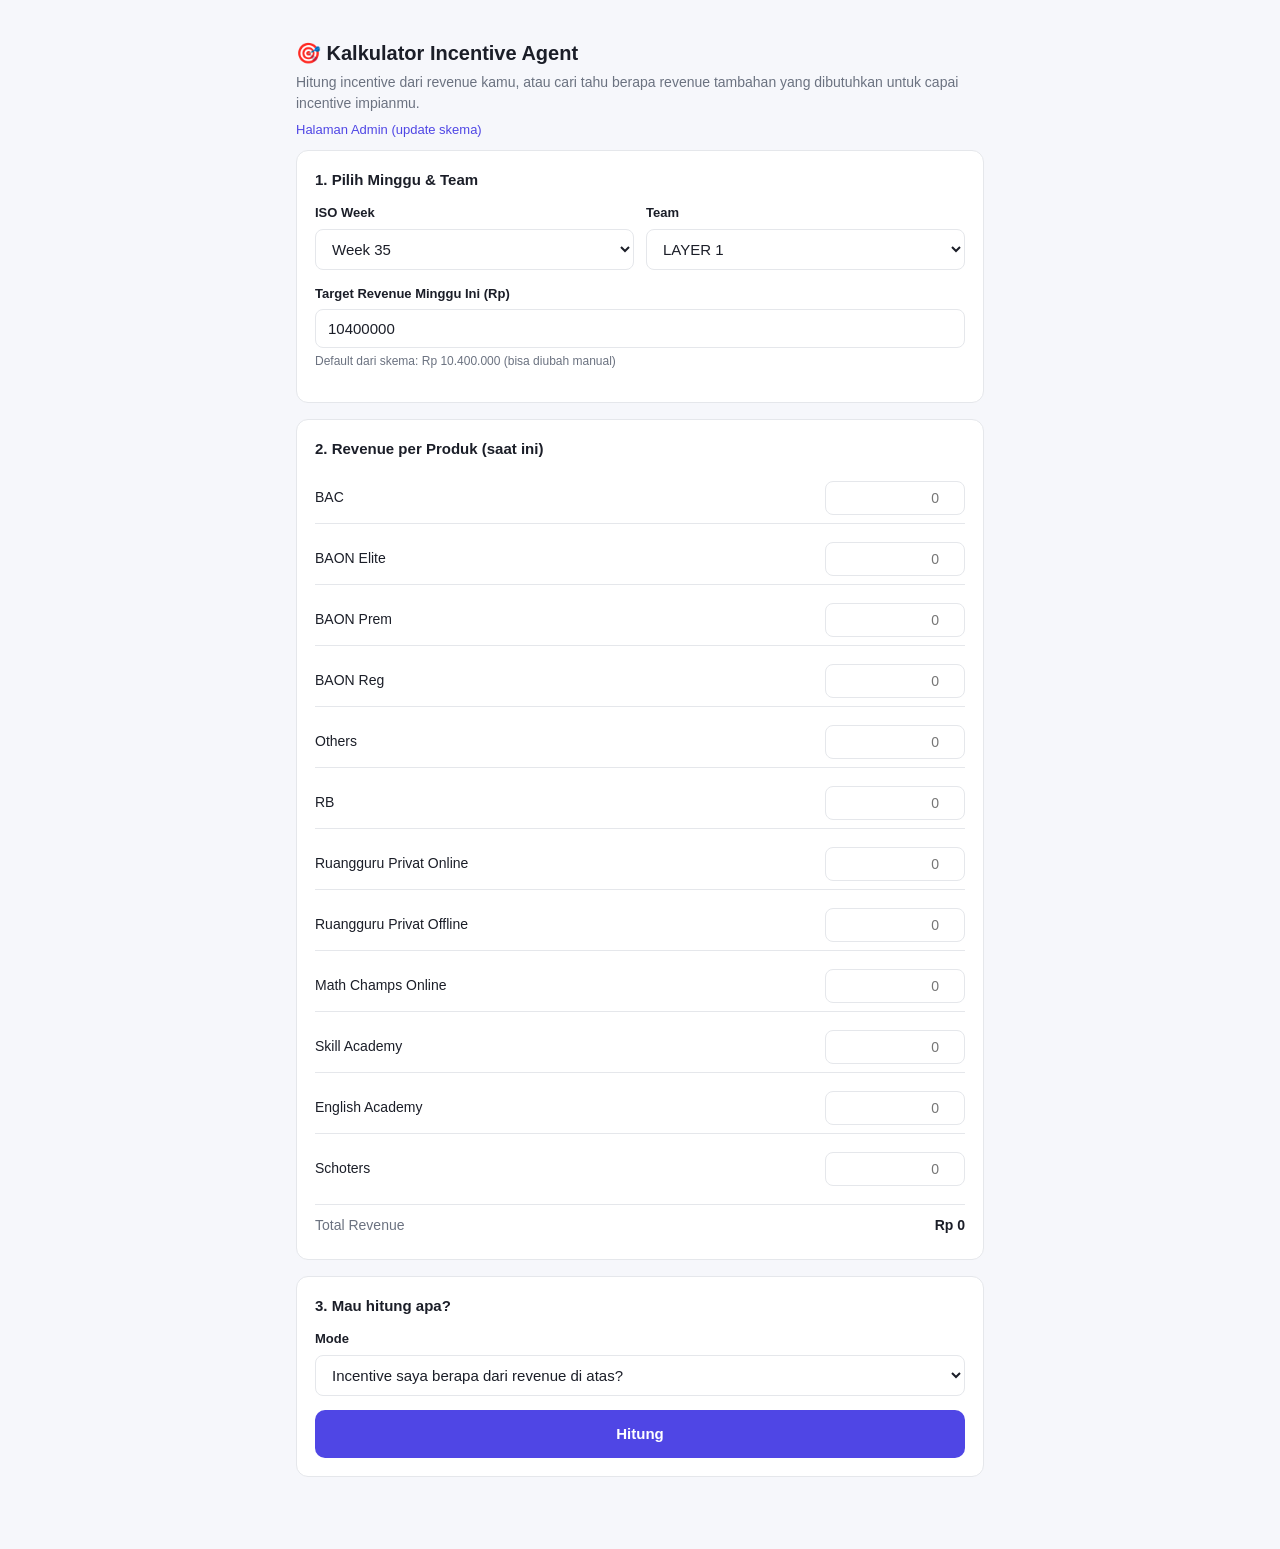
==== index.html @ 3a0b3552 "Add files via upload" ====
<!DOCTYPE html>
<html lang="id">
<head>
<meta charset="UTF-8">
<meta name="viewport" content="width=device-width, initial-scale=1.0">
<title>Kalkulator Incentive Agent</title>
<link rel="stylesheet" href="css/style.css">
</head>
<body>
<div class="wrap">
  <header class="top">
    <h1>🎯 Kalkulator Incentive Agent</h1>
    <p>Hitung incentive dari revenue kamu, atau cari tahu berapa revenue tambahan yang dibutuhkan untuk capai incentive impianmu.</p>
    <div class="nav-links"><a href="admin.html">Halaman Admin (update skema)</a></div>
  </header>

  <div id="loadError" class="alert error" style="display:none;"></div>

  <div class="card" id="setupCard" style="display:none;">
    <h2>1. Pilih Minggu &amp; Team</h2>
    <div class="two-col">
      <div class="field">
        <label for="weekSelect">ISO Week</label>
        <select id="weekSelect"></select>
      </div>
      <div class="field">
        <label for="teamSelect">Team</label>
        <select id="teamSelect"></select>
      </div>
    </div>
    <div class="field">
      <label for="targetInput">Target Revenue Minggu Ini (Rp)</label>
      <input type="number" id="targetInput" min="0" step="1" placeholder="mis. 13000000">
      <div class="hint" id="targetHint"></div>
    </div>
  </div>

  <div class="card" id="revenueCard" style="display:none;">
    <h2>2. Revenue per Produk (saat ini)</h2>
    <div class="product-grid" id="productGrid"></div>
    <div class="stat-row" style="margin-top:10px; border-top:1px solid var(--border); padding-top:10px;">
      <span class="label">Total Revenue</span>
      <span class="value" id="totalRevenueDisplay">Rp 0</span>
    </div>
  </div>

  <div class="card" id="modeCard" style="display:none;">
    <h2>3. Mau hitung apa?</h2>
    <div class="field">
      <label for="modeSelect">Mode</label>
      <select id="modeSelect">
        <option value="forward">Incentive saya berapa dari revenue di atas?</option>
        <option value="reverse">Saya mau incentive sekian, revenue tambahan yang dibutuhkan berapa?</option>
      </select>
    </div>
    <div class="field" id="desiredIncentiveField" style="display:none;">
      <label for="desiredIncentiveInput">Incentive yang Diinginkan (Rp)</label>
      <input type="number" id="desiredIncentiveInput" min="0" step="1" placeholder="mis. 2000000">
    </div>
    <button class="btn-primary" id="calcBtn">Hitung</button>
  </div>

  <div id="resultArea"></div>

  <div class="card muted" id="loadingCard">
    Memuat skema incentive...
  </div>
</div>

<script src="js/calc.js"></script>
<script>
const state = {
  schema: null,
  currentTeamData: null, // { thresholds, products, defaultTarget }
};

function formatRupiah(n) {
  const rounded = Math.round(n || 0);
  return 'Rp ' + rounded.toLocaleString('id-ID');
}

function formatPercent(n) {
  return (n * 100).toFixed(1) + '%';
}

async function loadSchema() {
  try {
    const res = await fetch('data/schema.json', { cache: 'no-store' });
    if (!res.ok) throw new Error('File data/schema.json tidak ditemukan (status ' + res.status + ')');
    const schema = await res.json();
    state.schema = schema;
    initUI();
  } catch (err) {
    document.getElementById('loadError').style.display = 'block';
    document.getElementById('loadError').textContent =
      'Gagal memuat skema incentive: ' + err.message + '. Pastikan admin sudah upload data/schema.json ke repo.';
  } finally {
    document.getElementById('loadingCard').style.display = 'none';
  }
}

function initUI() {
  const weeks = Object.keys(state.schema.weeks).sort((a, b) => Number(a) - Number(b));
  if (weeks.length === 0) {
    document.getElementById('loadError').style.display = 'block';
    document.getElementById('loadError').textContent = 'Skema kosong, belum ada data minggu.';
    return;
  }
  const weekSelect = document.getElementById('weekSelect');
  weekSelect.innerHTML = weeks.map((w) => `<option value="${w}">Week ${w}</option>`).join('');
  weekSelect.value = weeks[weeks.length - 1]; // default: minggu terbaru

  document.getElementById('setupCard').style.display = 'block';
  document.getElementById('modeCard').style.display = 'block';

  weekSelect.addEventListener('change', onWeekOrTeamChange);
  document.getElementById('teamSelect').addEventListener('change', onWeekOrTeamChange);
  document.getElementById('modeSelect').addEventListener('change', onModeChange);
  document.getElementById('calcBtn').addEventListener('click', onCalculate);

  onWeekOrTeamChange();
}

function onWeekOrTeamChange() {
  const week = document.getElementById('weekSelect').value;
  const teams = Object.keys(state.schema.weeks[week].teams);
  const teamSelect = document.getElementById('teamSelect');
  const prevTeam = teamSelect.value;
  teamSelect.innerHTML = teams.map((t) => `<option value="${t}">${t}</option>`).join('');
  if (teams.includes(prevTeam)) teamSelect.value = prevTeam;

  const team = teamSelect.value;
  const teamData = state.schema.weeks[week].teams[team];
  state.currentTeamData = teamData;

  const targetInput = document.getElementById('targetInput');
  const targetHint = document.getElementById('targetHint');
  if (teamData.defaultTarget) {
    if (!targetInput.value || targetInput.dataset.auto === '1') {
      targetInput.value = teamData.defaultTarget;
      targetInput.dataset.auto = '1';
    }
    targetHint.textContent = `Default dari skema: ${formatRupiah(teamData.defaultTarget)} (bisa diubah manual)`;
  } else {
    targetHint.textContent = 'Isi target minggu ini secara manual.';
  }
  targetInput.addEventListener('input', () => { targetInput.dataset.auto = '0'; }, { once: true });

  renderProductGrid(teamData);
  document.getElementById('revenueCard').style.display = 'block';
}

function renderProductGrid(teamData) {
  const grid = document.getElementById('productGrid');
  const products = Object.keys(teamData.products);
  grid.innerHTML = products.map((p) => `
    <div class="product-row">
      <div class="pname">${p}</div>
      <input type="number" min="0" step="1" placeholder="0" class="rev-input" data-product="${p}">
    </div>
  `).join('');

  grid.querySelectorAll('.rev-input').forEach((el) => {
    el.addEventListener('input', updateTotalRevenue);
  });
  updateTotalRevenue();
}

function getRevenueByProduct() {
  const inputs = document.querySelectorAll('.rev-input');
  const revenue = {};
  inputs.forEach((el) => {
    revenue[el.dataset.product] = parseFloat(el.value) || 0;
  });
  return revenue;
}

function updateTotalRevenue() {
  const revenue = getRevenueByProduct();
  const total = Object.values(revenue).reduce((a, b) => a + b, 0);
  document.getElementById('totalRevenueDisplay').textContent = formatRupiah(total);
}

function onModeChange() {
  const mode = document.getElementById('modeSelect').value;
  document.getElementById('desiredIncentiveField').style.display = mode === 'reverse' ? 'block' : 'none';
}

function onCalculate() {
  const mode = document.getElementById('modeSelect').value;
  const target = parseFloat(document.getElementById('targetInput').value) || 0;
  const revenue = getRevenueByProduct();
  const teamData = state.currentTeamData;

  if (!target || target <= 0) {
    renderError('Isi target revenue minggu ini terlebih dahulu.');
    return;
  }

  if (mode === 'forward') {
    const result = calculateIncentive({
      revenueByProduct: revenue,
      target,
      thresholds: teamData.thresholds,
      rates: teamData.products,
    });
    renderForwardResult(result);
  } else {
    const desiredIncentive = parseFloat(document.getElementById('desiredIncentiveInput').value) || 0;
    if (!desiredIncentive || desiredIncentive <= 0) {
      renderError('Isi incentive yang diinginkan terlebih dahulu.');
      return;
    }
    const result = calculateRequiredRevenue({
      baselineRevenue: revenue,
      target,
      desiredIncentive,
      thresholds: teamData.thresholds,
      rates: teamData.products,
    });
    renderReverseResult(result, desiredIncentive);
  }
}

function renderError(msg) {
  document.getElementById('resultArea').innerHTML = `<div class="card"><div class="result-box danger"><div class="headline">⚠️ ${msg}</div></div></div>`;
}

function renderForwardResult(result) {
  const html = `
    <div class="card">
      <div class="result-box success">
        <div class="headline">Estimasi Incentive Kamu: ${formatRupiah(result.incentive)}</div>
        <div class="stat-row"><span class="label">Total Revenue</span><span class="value">${formatRupiah(result.totalRevenue)}</span></div>
        <div class="stat-row"><span class="label">Achievement</span><span class="value">${formatPercent(result.achievement)}</span></div>
        <div class="stat-row"><span class="label">Threshold Tercapai</span><span class="value">${result.activeThreshold.key} (≥ ${formatPercent(result.activeThreshold.cutoff)})</span></div>
      </div>
      <table class="preview">
        <thead><tr><th>Produk</th><th>Revenue</th><th>Rate</th><th>Incentive</th></tr></thead>
        <tbody>
          ${Object.entries(result.breakdown)
            .filter(([, b]) => b.revenue > 0)
            .map(([p, b]) => `<tr><td>${p}</td><td>${formatRupiah(b.revenue)}</td><td>${(b.rate * 100).toFixed(2)}%</td><td>${formatRupiah(b.incentive)}</td></tr>`)
            .join('')}
        </tbody>
      </table>
    </div>
  `;
  document.getElementById('resultArea').innerHTML = html;
}

function renderReverseResult(result, desiredIncentive) {
  if (result.alreadyAchieved) {
    document.getElementById('resultArea').innerHTML = `
      <div class="card">
        <div class="result-box success">
          <div class="headline">🎉 Sudah tercapai!</div>
          <div class="stat-row"><span class="label">Incentive saat ini</span><span class="value">${formatRupiah(result.current.incentive)}</span></div>
          <div class="stat-row"><span class="label">Target incentive</span><span class="value">${formatRupiah(desiredIncentive)}</span></div>
        </div>
      </div>`;
    return;
  }

  if (!result.recommended) {
    document.getElementById('resultArea').innerHTML = `
      <div class="card">
        <div class="result-box warn">
          <div class="headline">Belum ketemu kombinasi yang pas</div>
          <p class="muted">Incentive sebesar ${formatRupiah(desiredIncentive)} sulit dicapai hanya dengan menambah revenue di satu produk pada skema minggu ini. Coba turunkan target incentive atau distribusikan ke beberapa produk.</p>
        </div>
      </div>`;
    return;
  }

  const rec = result.recommended;
  const rows = Object.entries(rec.finalRevenueByProduct)
    .filter(([p, v]) => v > 0 || rec.extraByProduct[p] > 0)
    .map(([p, finalRev]) => {
      const extra = rec.extraByProduct[p] || 0;
      const highlight = extra > 0 ? ' style="font-weight:700;color:var(--primary);"' : '';
      return `<tr${highlight}><td>${p}</td><td>${formatRupiah(finalRev - extra)}</td><td>${extra > 0 ? '+' + formatRupiah(extra) : '-'}</td><td>${formatRupiah(finalRev)}</td></tr>`;
    })
    .join('');

  const altHtml = result.solutions.length > 1
    ? `<p class="muted">Ada ${result.solutions.length} kombinasi threshold yang mungkin; ditampilkan yang butuh tambahan revenue paling sedikit (${rec.thresholdKey}).</p>`
    : '';

  document.getElementById('resultArea').innerHTML = `
    <div class="card">
      <div class="result-box success">
        <div class="headline">Tambahan revenue dibutuhkan: ${formatRupiah(rec.extraTotal)}</div>
        <div class="stat-row"><span class="label">Fokus di produk</span><span class="value">${rec.allocationTarget}</span></div>
        <div class="stat-row"><span class="label">Threshold akhir</span><span class="value">${rec.thresholdKey} (≥ ${formatPercent(rec.thresholdCutoff)})</span></div>
        <div class="stat-row"><span class="label">Total revenue akhir</span><span class="value">${formatRupiah(rec.finalTotalRevenue)}</span></div>
        <div class="stat-row"><span class="label">Achievement akhir</span><span class="value">${formatPercent(rec.finalAchievement)}</span></div>
      </div>
      ${altHtml}
      <table class="preview">
        <thead><tr><th>Produk</th><th>Revenue Saat Ini</th><th>Tambahan</th><th>Revenue Akhir</th></tr></thead>
        <tbody>${rows}</tbody>
      </table>
    </div>
  `;
}

loadSchema();
</script>
</body>
</html>
---- css/style.css ----
:root {
  --bg: #f6f7fb;
  --card: #ffffff;
  --text: #1b1e28;
  --muted: #6b7280;
  --border: #e5e7eb;
  --primary: #4f46e5;
  --primary-dark: #4338ca;
  --success: #16a34a;
  --success-bg: #ecfdf3;
  --warn: #b45309;
  --warn-bg: #fffbeb;
  --danger: #dc2626;
  --danger-bg: #fef2f2;
  --radius: 12px;
}

* { box-sizing: border-box; }

body {
  margin: 0;
  font-family: -apple-system, BlinkMacSystemFont, "Segoe UI", Roboto, Helvetica, Arial, sans-serif;
  background: var(--bg);
  color: var(--text);
  line-height: 1.5;
}

.wrap {
  max-width: 720px;
  margin: 0 auto;
  padding: 20px 16px 56px;
}

header.top {
  padding: 18px 0 10px;
}

header.top h1 {
  font-size: 20px;
  margin: 0 0 4px;
}

header.top p {
  margin: 0;
  color: var(--muted);
  font-size: 14px;
}

.card {
  background: var(--card);
  border: 1px solid var(--border);
  border-radius: var(--radius);
  padding: 18px;
  margin-bottom: 16px;
}

.card h2 {
  font-size: 15px;
  margin: 0 0 12px;
  display: flex;
  align-items: center;
  gap: 8px;
}

.field {
  margin-bottom: 14px;
}

.field label {
  display: block;
  font-size: 13px;
  font-weight: 600;
  margin-bottom: 6px;
  color: var(--text);
}

.field .hint {
  font-size: 12px;
  color: var(--muted);
  margin-top: 4px;
}

select, input[type="number"], input[type="text"], input[type="file"] {
  width: 100%;
  padding: 10px 12px;
  border: 1px solid var(--border);
  border-radius: 8px;
  font-size: 15px;
  background: #fff;
  color: var(--text);
}

select:focus, input:focus {
  outline: none;
  border-color: var(--primary);
  box-shadow: 0 0 0 3px rgba(79, 70, 229, 0.12);
}

.two-col {
  display: grid;
  grid-template-columns: 1fr 1fr;
  gap: 12px;
}

.product-grid {
  display: grid;
  gap: 10px;
}

.product-row {
  display: grid;
  grid-template-columns: minmax(0, 1fr) 140px;
  align-items: center;
  gap: 10px;
  padding: 8px 0;
  border-bottom: 1px solid var(--border);
}

.product-row:last-child { border-bottom: none; }

.product-row .pname {
  font-size: 14px;
  font-weight: 500;
  overflow-wrap: anywhere;
}

.product-row input {
  text-align: right;
  padding: 8px 10px;
  font-size: 14px;
}

button {
  font: inherit;
  cursor: pointer;
}

.btn-primary {
  width: 100%;
  background: var(--primary);
  color: #fff;
  border: none;
  border-radius: 10px;
  padding: 13px 16px;
  font-size: 15px;
  font-weight: 600;
}

.btn-primary:hover { background: var(--primary-dark); }

.btn-secondary {
  width: 100%;
  background: #fff;
  color: var(--primary);
  border: 1px solid var(--primary);
  border-radius: 10px;
  padding: 11px 16px;
  font-size: 14px;
  font-weight: 600;
}

.result-box {
  border-radius: var(--radius);
  padding: 16px;
  margin-top: 4px;
}

.result-box.success { background: var(--success-bg); border: 1px solid #bbf7d0; }
.result-box.warn { background: var(--warn-bg); border: 1px solid #fde68a; }
.result-box.danger { background: var(--danger-bg); border: 1px solid #fecaca; }
.result-box.neutral { background: #f3f4f6; border: 1px solid var(--border); }

.result-box .headline {
  font-size: 16px;
  font-weight: 700;
  margin-bottom: 6px;
}
.result-box.success .headline { color: var(--success); }
.result-box.warn .headline { color: var(--warn); }
.result-box.danger .headline { color: var(--danger); }

.stat-row {
  display: flex;
  justify-content: space-between;
  font-size: 14px;
  padding: 5px 0;
}
.stat-row .label { color: var(--muted); }
.stat-row .value { font-weight: 600; }

.badge {
  display: inline-block;
  font-size: 11px;
  font-weight: 700;
  padding: 3px 8px;
  border-radius: 999px;
  background: var(--primary);
  color: #fff;
}

table.preview {
  width: 100%;
  border-collapse: collapse;
  font-size: 13px;
  margin-top: 10px;
}
table.preview th, table.preview td {
  border: 1px solid var(--border);
  padding: 6px 8px;
  text-align: right;
}
table.preview th:first-child, table.preview td:first-child { text-align: left; }
table.preview th { background: #f9fafb; }

.muted { color: var(--muted); font-size: 13px; }

.nav-links {
  display: flex;
  gap: 12px;
  font-size: 13px;
  margin-top: 6px;
}
.nav-links a { color: var(--primary); text-decoration: none; }
.nav-links a:hover { text-decoration: underline; }

pre.code {
  background: #111827;
  color: #e5e7eb;
  padding: 12px;
  border-radius: 8px;
  font-size: 12px;
  overflow-x: auto;
  white-space: pre-wrap;
  word-break: break-word;
}

.alert {
  border-radius: 10px;
  padding: 12px 14px;
  font-size: 13px;
  margin-bottom: 14px;
}
.alert.error { background: var(--danger-bg); border: 1px solid #fecaca; color: var(--danger); }
.alert.info { background: #eff6ff; border: 1px solid #bfdbfe; color: #1d4ed8; }

@media (max-width: 420px) {
  .two-col { grid-template-columns: 1fr; }
  .product-row { grid-template-columns: 1fr; }
  .product-row input { text-align: left; }
}
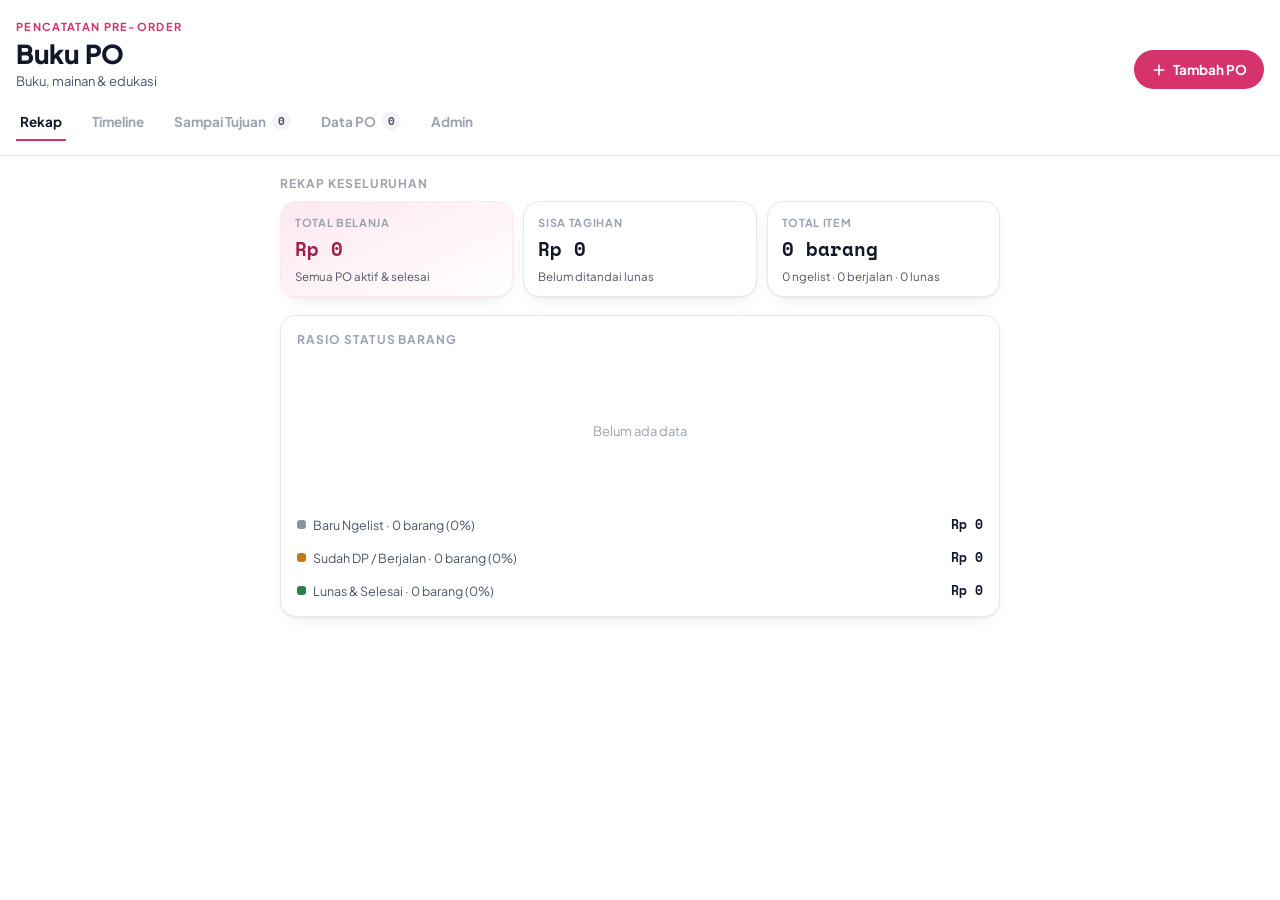
==== commit 67030207: "Rename buku-po.html to index.html" ====
--- a/index.html
+++ b/index.html
@@ -2,310 +2,1124 @@
 <html lang="id">
 <head>
 <meta charset="UTF-8">
-<meta name="viewport" content="width=device-width, initial-scale=1.0">
-<title>Kalkulator Incentive Agent</title>
-<link rel="stylesheet" href="css/style.css">
+<meta name="viewport" content="width=device-width, initial-scale=1.0, viewport-fit=cover">
+<title>Buku PO</title>
+<link rel="preconnect" href="https://fonts.googleapis.com">
+<link rel="preconnect" href="https://fonts.gstatic.com" crossorigin>
+<link href="https://fonts.googleapis.com/css2?family=Plus+Jakarta+Sans:wght@400;500;600;700;800&family=Space+Mono:wght@400;700&display=swap" rel="stylesheet">
+<style>
+  html{color-scheme: light;}
+  img{max-width:100%;}
+  :root{
+    --paper:#FFFFFF;
+    --paper-raised:#FFFFFF;
+    --paper-sunken:#F3F4F6;
+    --line:#E5E7EB;
+    --ink:#111827;
+    --ink-soft:#4B5563;
+    --ink-faint:#9CA3AF;
+    --accent:#D6336C;
+    --accent-ink:#9C1F4C;
+    --accent-soft:#FDE8F0;
+    --green:#2E7D4F;
+    --green-soft:#E3F4E9;
+    --amber:#C27A12;
+    --amber-soft:#FDF3DC;
+    --grey:#8B93A1;
+    --grey-soft:#EEF0F3;
+    --danger:#B23A3A;
+    --danger-soft:#FBE9E7;
+    --shadow: 0 1px 2px rgba(17,24,39,.06), 0 8px 24px -14px rgba(17,24,39,.18);
+    --radius: 16px;
+    --radius-sm: 10px;
+    font-family: "Plus Jakarta Sans", -apple-system, BlinkMacSystemFont, "Segoe UI", sans-serif;
+  }
+
+  *{box-sizing:border-box;}
+  body{
+    background:var(--paper);
+    color:var(--ink);
+    margin:0;
+    padding-inline:16px;
+    padding-block:0 32px;
+    -webkit-font-smoothing:antialiased;
+  }
+  h1,h2,h3{margin:0; text-wrap:balance;}
+  p{margin:0;}
+  button{font-family:inherit;}
+  .mono{font-family:"Space Mono", ui-monospace, monospace;}
+  .num{font-variant-numeric:tabular-nums; font-family:"Space Mono", ui-monospace, monospace;}
+  ::selection{background:var(--accent-soft); color:var(--accent-ink);}
+
+  /* ---- header ---- */
+  .app-header{
+    position:sticky;
+    top:env(safe-area-inset-top,0px);
+    z-index:20;
+    background:var(--paper);
+    padding-top:calc(20px + env(safe-area-inset-top,0px));
+    padding-bottom:14px;
+    margin-inline:-16px;
+    padding-inline:16px;
+    border-bottom:1px solid var(--line);
+  }
+  .header-row{display:flex; align-items:flex-end; justify-content:space-between; gap:12px; flex-wrap:wrap;}
+  .eyebrow{
+    font-size:11px; letter-spacing:.12em; text-transform:uppercase;
+    color:var(--accent); font-weight:700; margin-bottom:4px;
+  }
+  .app-header h1{font-size:26px; font-weight:800; letter-spacing:-.01em;}
+  .app-header .sub{color:var(--ink-soft); font-size:13px; margin-top:3px;}
+  .btn{
+    border:1px solid transparent; border-radius:999px; cursor:pointer;
+    padding:10px 16px; font-size:13.5px; font-weight:700; display:inline-flex;
+    align-items:center; gap:6px; transition:transform .12s ease, opacity .12s ease;
+    white-space:nowrap;
+  }
+  .btn:active{transform:scale(.97);}
+  .btn-primary{background:var(--accent); color:#fff;}
+  .btn-ghost{background:var(--paper-raised); color:var(--ink); border-color:var(--line);}
+  .btn-danger{background:var(--danger-soft); color:var(--danger);}
+  .btn-sm{padding:7px 12px; font-size:12.5px;}
+  .btn:disabled{opacity:.5; cursor:default;}
+  .icon{width:16px; height:16px; flex:none;}
+
+  /* ---- tabs ---- */
+  .tabs{
+    display:flex; gap:4px; margin-top:14px; overflow-x:auto; scrollbar-width:none;
+  }
+  .tabs::-webkit-scrollbar{display:none;}
+  .tab-btn{
+    background:transparent; border:none; cursor:pointer; padding:9px 4px;
+    font-size:13.5px; font-weight:700; color:var(--ink-faint);
+    border-bottom:2.5px solid transparent; white-space:nowrap; margin-right:18px;
+    display:flex; align-items:center; gap:6px;
+  }
+  .tab-btn .count{
+    font-family:"Space Mono",monospace; font-size:10.5px; font-weight:700;
+    background:var(--paper-sunken); color:var(--ink-soft); padding:1px 6px; border-radius:999px;
+  }
+  .tab-btn.active{color:var(--ink); border-bottom-color:var(--accent);}
+  .tab-btn.active .count{background:var(--accent-soft); color:var(--accent-ink);}
+
+  main{padding-top:20px; max-width:720px; margin:0 auto;}
+  .tab-panel[hidden]{display:none;}
+  .tab-panel{display:flex; flex-direction:column; gap:18px;}
+
+  /* ---- cards / sections ---- */
+  .section-title{font-size:12px; text-transform:uppercase; letter-spacing:.08em; font-weight:700; color:var(--ink-faint);}
+  .card{
+    background:var(--paper-raised); border:1px solid var(--line); border-radius:var(--radius);
+    box-shadow:var(--shadow);
+  }
+
+  /* ---- stat tiles ---- */
+  .stat-grid{display:grid; grid-template-columns:repeat(auto-fit,minmax(150px,1fr)); gap:10px;}
+  .stat-tile{padding:14px 14px 12px; display:flex; flex-direction:column; gap:6px;}
+  .stat-label{font-size:11px; text-transform:uppercase; letter-spacing:.06em; color:var(--ink-faint); font-weight:700;}
+  .stat-value{font-size:19px; font-weight:700;}
+  .stat-sub{font-size:11.5px; color:var(--ink-soft);}
+  .stat-tile.accent{background:linear-gradient(155deg,var(--accent-soft),var(--paper-raised)); border-color:var(--accent-soft);}
+  .stat-tile.accent .stat-value{color:var(--accent-ink);}
+
+  /* ---- ratio bar ---- */
+  .ratio-card{padding:16px; display:flex; flex-direction:column; gap:12px;}
+  .ratio-bar{display:flex; height:30px; border-radius:8px; overflow:hidden; background:var(--paper-sunken); border:1px solid var(--line);}
+  .ratio-seg{display:flex; align-items:center; justify-content:center; font-size:11px; font-weight:700; color:#fff; min-width:0; overflow:hidden; white-space:nowrap;}
+  .ratio-seg.ngelist{background:var(--grey);}
+  .ratio-seg.berjalan{background:var(--amber);}
+  .ratio-seg.lunas{background:var(--green);}
+  .pie-wrap{display:flex; align-items:center; justify-content:center; padding:4px 0;}
+  .pie-wrap svg{width:190px; height:190px; display:block;}
+  .pie-empty{color:var(--ink-faint); font-size:13px; padding:60px 0;}
+  .ratio-legend{display:flex; flex-wrap:wrap; gap:14px;}
+  .legend-item{display:flex; align-items:center; gap:7px; font-size:12.5px;}
+  .legend-dot{width:9px; height:9px; border-radius:3px; flex:none;}
+  .legend-item .lbl{color:var(--ink-soft);}
+  .legend-item .val{font-weight:700; margin-left:auto;}
+
+  /* ---- chips / badges ---- */
+  .chip{
+    display:inline-flex; align-items:center; gap:4px; font-size:11px; font-weight:700;
+    padding:3px 8px; border-radius:999px; white-space:nowrap;
+  }
+  .chip.ngelist{background:var(--grey-soft); color:var(--ink-soft);}
+  .chip.berjalan{background:var(--amber-soft); color:var(--amber);}
+  .chip.lunas{background:var(--green-soft); color:var(--green);}
+  .chip.arrived{background:var(--accent-soft); color:var(--accent-ink);}
+  .chip.outline{background:transparent; border:1px solid var(--line); color:var(--ink-soft);}
+
+  /* ---- timeline ---- */
+  .month-card{overflow:hidden;}
+  .month-head{
+    display:flex; align-items:center; gap:12px; padding:14px 16px; cursor:pointer; width:100%;
+    background:none; border:none; text-align:left; color:inherit;
+  }
+  .month-head .mm{flex:1; min-width:0;}
+  .month-head h3{font-size:15px; font-weight:700;}
+  .month-head .meta{font-size:12px; color:var(--ink-soft); margin-top:2px;}
+  .month-head .chev{color:var(--ink-faint); transition:transform .15s ease; flex:none;}
+  .month-card.open .chev{transform:rotate(180deg);}
+  .month-body{display:none; border-top:1px solid var(--line); padding:6px 10px 10px;}
+  .month-card.open .month-body{display:block;}
+  .item-row{padding:12px 8px; border-bottom:1px dashed var(--line);}
+  .item-row:last-child{border-bottom:none;}
+  .item-top{display:flex; justify-content:space-between; gap:10px; align-items:flex-start;}
+  .item-title{font-size:14px; font-weight:700;}
+  .item-seller{font-size:12px; color:var(--ink-soft); margin-top:1px;}
+  .item-notes{font-size:12px; color:var(--ink-faint); margin-top:4px; font-style:italic;}
+  .item-amounts{display:flex; flex-direction:column; gap:2px; font-size:11.5px; color:var(--ink-soft); margin-top:8px;}
+  .item-amounts .final{color:var(--ink); font-weight:700; font-size:13px; margin-top:2px;}
+  .item-actions{display:flex; gap:8px; margin-top:10px; flex-wrap:wrap;}
+
+  /* ---- data list ---- */
+  .search-row{display:flex; gap:8px;}
+  .search-input-wrap{position:relative; flex:1;}
+  .search-input-wrap svg{position:absolute; left:12px; top:50%; transform:translateY(-50%); color:var(--ink-faint);}
+  input[type="text"].search, input[type="search"].search{
+    width:100%; padding:10px 12px 10px 36px; border-radius:999px; border:1px solid var(--line);
+    background:var(--paper-raised); color:var(--ink); font-size:13.5px;
+  }
+  .po-row{display:flex; gap:12px; align-items:center; padding:13px 14px; border-bottom:1px solid var(--line);}
+  .po-row:last-child{border-bottom:none;}
+  .po-cat-dot{width:8px; height:38px; border-radius:4px; flex:none; background:var(--accent);}
+  .po-main{flex:1; min-width:0;}
+  .po-title{font-size:14px; font-weight:700; overflow:hidden; text-overflow:ellipsis; white-space:nowrap;}
+  .po-meta{display:flex; gap:6px; align-items:center; margin-top:4px; flex-wrap:wrap;}
+  .po-meta .seller{font-size:12px; color:var(--ink-soft);}
+  .po-side{text-align:right; flex:none; display:flex; flex-direction:column; align-items:flex-end; gap:6px;}
+  .po-remaining{font-size:13px; font-weight:700;}
+  .po-remaining.zero{color:var(--green);}
+  .row-actions{display:flex; gap:4px;}
+  .icon-btn{
+    width:30px; height:30px; border-radius:8px; border:1px solid var(--line); background:var(--paper-raised);
+    display:flex; align-items:center; justify-content:center; color:var(--ink-soft); cursor:pointer;
+  }
+  .icon-btn:hover{color:var(--ink); border-color:var(--ink-faint);}
+  .icon-btn.danger:hover{color:var(--danger); border-color:var(--danger);}
+
+  /* ---- admin ---- */
+  .seller-card{padding:14px 16px;}
+  .seller-head{display:flex; justify-content:space-between; align-items:flex-start; gap:10px; flex-wrap:wrap;}
+  .seller-head h3{font-size:15.5px; font-weight:800;}
+  .seller-head .meta{font-size:12px; color:var(--ink-soft); margin-top:2px;}
+  .seller-sub{font-size:11px; text-transform:uppercase; letter-spacing:.06em; color:var(--ink-faint); font-weight:700; margin:14px 0 6px;}
+  .seller-item{display:flex; justify-content:space-between; gap:10px; padding:7px 0; border-bottom:1px dashed var(--line); font-size:12.5px;}
+  .seller-item:last-child{border-bottom:none;}
+  .seller-item .t{font-weight:600;}
+  .seller-item .m{color:var(--ink-faint); font-size:11px;}
+  .seller-total{margin-top:12px; padding-top:10px; border-top:1px solid var(--line); display:flex; justify-content:space-between; font-size:13px; font-weight:700;}
+
+  /* ---- empty state ---- */
+  .empty{padding:40px 20px; text-align:center; color:var(--ink-faint);}
+  .empty svg{margin-bottom:10px; opacity:.5;}
+  .empty p{font-size:13.5px;}
+
+  /* ---- modal ---- */
+  .overlay{
+    position:fixed; inset:0; background:rgba(17,24,39,.45); z-index:100;
+    display:flex; align-items:flex-end; justify-content:center; padding:0;
+  }
+  @media (min-width:560px){ .overlay{align-items:center; padding:20px;} }
+  .overlay[hidden]{display:none;}
+  .modal{
+    background:var(--paper-raised); width:100%; max-width:480px; max-height:88vh; overflow-y:auto;
+    border-radius:20px 20px 0 0; border:1px solid var(--line); box-shadow:var(--shadow);
+    padding:18px 18px calc(18px + env(safe-area-inset-bottom,0px));
+  }
+  @media (min-width:560px){ .modal{border-radius:20px;} }
+  .modal.confirm{max-width:340px;}
+  .modal-head{display:flex; justify-content:space-between; align-items:center; margin-bottom:14px;}
+  .modal-head h2{font-size:17px; font-weight:800;}
+  .close-x{background:none; border:none; color:var(--ink-faint); cursor:pointer; padding:4px;}
+  .field{display:flex; flex-direction:column; gap:5px; margin-bottom:13px;}
+  .field label{font-size:12px; font-weight:700; color:var(--ink-soft);}
+  .field .req{color:var(--danger);}
+  .field input, .field select, .field textarea{
+    border:1px solid var(--line); border-radius:var(--radius-sm); background:var(--paper);
+    color:var(--ink); padding:10px 11px; font-size:14px; font-family:inherit; width:100%;
+  }
+  .field textarea{resize:vertical; min-height:56px;}
+  .field-row{display:flex; gap:10px;}
+  .field-row .field{flex:1;}
+  .amount-input{position:relative;}
+  .amount-input span{position:absolute; left:11px; top:50%; transform:translateY(-50%); font-size:13px; color:var(--ink-faint);}
+  .amount-input input{padding-left:32px;}
+  .checkbox-field{display:flex; align-items:center; gap:9px; margin-bottom:14px; padding:11px 12px; background:var(--paper-sunken); border-radius:var(--radius-sm);}
+  .checkbox-field input{width:17px; height:17px; accent-color:var(--accent);}
+  .checkbox-field label{font-size:13px; font-weight:600;}
+  .modal-actions{display:flex; gap:10px; margin-top:6px;}
+  .modal-actions .btn{flex:1; justify-content:center;}
+
+  /* ---- toast ---- */
+  .toast{
+    position:fixed; left:50%; bottom:calc(22px + env(safe-area-inset-bottom,0px)); transform:translateX(-50%) translateY(140%);
+    background:var(--ink); color:var(--paper); padding:11px 18px; border-radius:999px; font-size:13px; font-weight:600;
+    z-index:200; box-shadow:var(--shadow); transition:transform .25s ease, opacity .25s ease; max-width:90vw; text-align:center;
+    opacity:0; pointer-events:none;
+  }
+  .toast.show{transform:translateX(-50%) translateY(0); opacity:1; pointer-events:auto;}
+
+  .fab-space{height:4px;}
+</style>
 </head>
 <body>
-<div class="wrap">
-  <header class="top">
-    <h1>🎯 Kalkulator Incentive Agent</h1>
-    <p>Hitung incentive dari revenue kamu, atau cari tahu berapa revenue tambahan yang dibutuhkan untuk capai incentive impianmu.</p>
-    <div class="nav-links"><a href="admin.html">Halaman Admin (update skema)</a></div>
-  </header>
-
-  <div id="loadError" class="alert error" style="display:none;"></div>
-
-  <div class="card" id="setupCard" style="display:none;">
-    <h2>1. Pilih Minggu &amp; Team</h2>
-    <div class="two-col">
+
+
+<header class="app-header">
+  <div class="header-row">
+    <div>
+      <div class="eyebrow">Pencatatan Pre-Order</div>
+      <h1>Buku PO</h1>
+      <p class="sub">Buku, mainan &amp; edukasi</p>
+    </div>
+    <button class="btn btn-primary" id="btn-add">
+      <svg class="icon" viewBox="0 0 24 24" fill="none" stroke="currentColor" stroke-width="2.5" stroke-linecap="round"><path d="M12 5v14M5 12h14"/></svg>
+      Tambah PO
+    </button>
+  </div>
+  <nav class="tabs" id="tabs">
+    <button class="tab-btn active" data-tab="rekap">Rekap</button>
+    <button class="tab-btn" data-tab="timeline">Timeline</button>
+    <button class="tab-btn" data-tab="tujuan">Sampai Tujuan <span class="count" id="count-tujuan">0</span></button>
+    <button class="tab-btn" data-tab="data">Data PO <span class="count" id="count-data">0</span></button>
+    <button class="tab-btn" data-tab="admin">Admin</button>
+  </nav>
+</header>
+
+<main>
+  <!-- REKAP -->
+  <section class="tab-panel" data-panel="rekap">
+    <div>
+      <div class="section-title" style="margin-bottom:10px;">Rekap keseluruhan</div>
+      <div class="stat-grid">
+        <div class="card stat-tile accent">
+          <div class="stat-label">Total Belanja</div>
+          <div class="stat-value num" id="stat-total-all">Rp 0</div>
+          <div class="stat-sub">Semua PO aktif &amp; selesai</div>
+        </div>
+        <div class="card stat-tile">
+          <div class="stat-label">Sisa Tagihan</div>
+          <div class="stat-value num" id="stat-unpaid">Rp 0</div>
+          <div class="stat-sub">Belum ditandai lunas</div>
+        </div>
+        <div class="card stat-tile">
+          <div class="stat-label">Total Item</div>
+          <div class="stat-value num" id="stat-total-items">0 barang</div>
+          <div class="stat-sub" id="stat-items-sub">–</div>
+        </div>
+      </div>
+    </div>
+    <div class="card ratio-card">
+      <div class="section-title">Rasio status barang</div>
+      <div class="pie-wrap" id="ratio-pie"></div>
+      <div class="ratio-legend" id="ratio-legend"></div>
+    </div>
+  </section>
+
+  <!-- TIMELINE -->
+  <section class="tab-panel" data-panel="timeline" hidden>
+    <div class="section-title">Timeline kedatangan &middot; ketuk bulan untuk detail</div>
+    <div id="timeline-list"></div>
+  </section>
+
+  <!-- SAMPAI TUJUAN -->
+  <section class="tab-panel" data-panel="tujuan" hidden>
+    <div class="section-title">Barang yang sudah sampai &middot; urut paling baru datang</div>
+    <div class="card" id="tujuan-list"></div>
+  </section>
+
+  <!-- DATA PO -->
+  <section class="tab-panel" data-panel="data" hidden>
+    <div class="search-row">
+      <div class="search-input-wrap">
+        <svg width="15" height="15" viewBox="0 0 24 24" fill="none" stroke="currentColor" stroke-width="2.5"><circle cx="11" cy="11" r="7"/><path d="m21 21-4.3-4.3"/></svg>
+        <input type="search" class="search" id="search-input" placeholder="Cari judul atau admin/toko…">
+      </div>
+      <button class="btn btn-ghost btn-sm" id="btn-export">Ekspor Excel</button>
+    </div>
+    <div class="card" id="data-list"></div>
+  </section>
+
+  <!-- ADMIN -->
+  <section class="tab-panel" data-panel="admin" hidden>
+    <div class="section-title">Rekap per admin/toko &middot; salin untuk konfirmasi ke penjual</div>
+    <div id="admin-list" style="display:flex; flex-direction:column; gap:12px;"></div>
+  </section>
+</main>
+
+<!-- FORM MODAL -->
+<div class="overlay" id="form-overlay" hidden>
+  <div class="modal" id="form-modal">
+    <div class="modal-head">
+      <h2 id="form-title">Tambah PO Baru</h2>
+      <button class="close-x" id="form-close" aria-label="Tutup">
+        <svg width="22" height="22" viewBox="0 0 24 24" fill="none" stroke="currentColor" stroke-width="2.3" stroke-linecap="round"><path d="M18 6 6 18M6 6l12 12"/></svg>
+      </button>
+    </div>
+    <form id="po-form">
       <div class="field">
-        <label for="weekSelect">ISO Week</label>
-        <select id="weekSelect"></select>
+        <label>Nama Barang / Judul Buku <span class="req">*</span></label>
+        <input type="text" id="f-title" required maxlength="120" placeholder="mis. Ensiklopedia Anak Jilid 3">
+      </div>
+      <div class="field-row">
+        <div class="field">
+          <label>Kategori <span class="req">*</span></label>
+          <select id="f-category" required>
+            <option>Buku</option>
+            <option>Mainan &amp; Edukasi</option>
+          </select>
+        </div>
+        <div class="field">
+          <label>Bulan Estimasi Datang <span class="req">*</span></label>
+          <input type="month" id="f-month" required>
+        </div>
       </div>
       <div class="field">
-        <label for="teamSelect">Team</label>
-        <select id="teamSelect"></select>
+        <label>Nama Admin / Tempat PO <span class="req">*</span></label>
+        <input type="text" id="f-seller" required maxlength="80" placeholder="mis. Admin Kirana Books">
       </div>
-    </div>
-    <div class="field">
-      <label for="targetInput">Target Revenue Minggu Ini (Rp)</label>
-      <input type="number" id="targetInput" min="0" step="1" placeholder="mis. 13000000">
-      <div class="hint" id="targetHint"></div>
+      <div class="field-row">
+        <div class="field">
+          <label>Harga Barang (Rp) <span class="req">*</span></label>
+          <div class="amount-input"><span>Rp</span><input type="number" id="f-price" required min="0" step="1000" inputmode="numeric"></div>
+        </div>
+      </div>
+      <div class="field-row">
+        <div class="field">
+          <label>Biaya Admin/Packing</label>
+          <div class="amount-input"><span>Rp</span><input type="number" id="f-admin" min="0" step="500" value="0" inputmode="numeric"></div>
+        </div>
+        <div class="field">
+          <label>Biaya Ongkir</label>
+          <div class="amount-input"><span>Rp</span><input type="number" id="f-ship" min="0" step="500" value="0" inputmode="numeric"></div>
+        </div>
+      </div>
+      <div class="field">
+        <label>Status Pembayaran / PO <span class="req">*</span></label>
+        <select id="f-status" required>
+          <option value="ngelist">Baru Ngelist (belum close PO/DP)</option>
+          <option value="dp">Sudah Bayar DP</option>
+          <option value="full">Tanpa DP (bayar penuh nanti)</option>
+          <option value="ready">Barang Ready Stock</option>
+          <option value="lunas">Langsung Lunas / Selesai</option>
+        </select>
+      </div>
+      <div class="field" id="dp-field" hidden>
+        <label>Nominal DP (Rp)</label>
+        <div class="amount-input"><span>Rp</span><input type="number" id="f-dp" min="0" step="1000" value="0" inputmode="numeric"></div>
+      </div>
+      <div class="field">
+        <label>Keterangan / Isi Bundling (opsional)</label>
+        <textarea id="f-notes" maxlength="300" placeholder="mis. isi 3 buku + poster"></textarea>
+      </div>
+      <div class="checkbox-field">
+        <input type="checkbox" id="f-arrived">
+        <label for="f-arrived">Barang sudah diterima (datang)</label>
+      </div>
+      <div class="modal-actions">
+        <button type="button" class="btn btn-ghost" id="form-cancel">Batal</button>
+        <button type="submit" class="btn btn-primary" id="form-submit">Simpan Data PO</button>
+      </div>
+    </form>
+  </div>
+</div>
+
+<!-- CONFIRM DELETE MODAL -->
+<div class="overlay" id="confirm-overlay" hidden>
+  <div class="modal confirm">
+    <div class="modal-head"><h2>Hapus data ini?</h2></div>
+    <p style="font-size:13px; color:var(--ink-soft); margin-bottom:16px;" id="confirm-text">Tindakan ini tidak bisa dibatalkan.</p>
+    <div class="modal-actions">
+      <button class="btn btn-ghost" id="confirm-cancel">Batal</button>
+      <button class="btn btn-danger" id="confirm-ok">Ya, Hapus</button>
     </div>
   </div>
-
-  <div class="card" id="revenueCard" style="display:none;">
-    <h2>2. Revenue per Produk (saat ini)</h2>
-    <div class="product-grid" id="productGrid"></div>
-    <div class="stat-row" style="margin-top:10px; border-top:1px solid var(--border); padding-top:10px;">
-      <span class="label">Total Revenue</span>
-      <span class="value" id="totalRevenueDisplay">Rp 0</span>
-    </div>
-  </div>
-
-  <div class="card" id="modeCard" style="display:none;">
-    <h2>3. Mau hitung apa?</h2>
-    <div class="field">
-      <label for="modeSelect">Mode</label>
-      <select id="modeSelect">
-        <option value="forward">Incentive saya berapa dari revenue di atas?</option>
-        <option value="reverse">Saya mau incentive sekian, revenue tambahan yang dibutuhkan berapa?</option>
-      </select>
-    </div>
-    <div class="field" id="desiredIncentiveField" style="display:none;">
-      <label for="desiredIncentiveInput">Incentive yang Diinginkan (Rp)</label>
-      <input type="number" id="desiredIncentiveInput" min="0" step="1" placeholder="mis. 2000000">
-    </div>
-    <button class="btn-primary" id="calcBtn">Hitung</button>
-  </div>
-
-  <div id="resultArea"></div>
-
-  <div class="card muted" id="loadingCard">
-    Memuat skema incentive...
-  </div>
 </div>
 
-<script src="js/calc.js"></script>
+<div class="toast" id="toast"></div>
+
 <script>
-const state = {
-  schema: null,
-  currentTeamData: null, // { thresholds, products, defaultTarget }
-};
-
-function formatRupiah(n) {
-  const rounded = Math.round(n || 0);
-  return 'Rp ' + rounded.toLocaleString('id-ID');
-}
-
-function formatPercent(n) {
-  return (n * 100).toFixed(1) + '%';
-}
-
-async function loadSchema() {
-  try {
-    const res = await fetch('data/schema.json', { cache: 'no-store' });
-    if (!res.ok) throw new Error('File data/schema.json tidak ditemukan (status ' + res.status + ')');
-    const schema = await res.json();
-    state.schema = schema;
-    initUI();
-  } catch (err) {
-    document.getElementById('loadError').style.display = 'block';
-    document.getElementById('loadError').textContent =
-      'Gagal memuat skema incentive: ' + err.message + '. Pastikan admin sudah upload data/schema.json ke repo.';
-  } finally {
-    document.getElementById('loadingCard').style.display = 'none';
-  }
-}
-
-function initUI() {
-  const weeks = Object.keys(state.schema.weeks).sort((a, b) => Number(a) - Number(b));
-  if (weeks.length === 0) {
-    document.getElementById('loadError').style.display = 'block';
-    document.getElementById('loadError').textContent = 'Skema kosong, belum ada data minggu.';
-    return;
-  }
-  const weekSelect = document.getElementById('weekSelect');
-  weekSelect.innerHTML = weeks.map((w) => `<option value="${w}">Week ${w}</option>`).join('');
-  weekSelect.value = weeks[weeks.length - 1]; // default: minggu terbaru
-
-  document.getElementById('setupCard').style.display = 'block';
-  document.getElementById('modeCard').style.display = 'block';
-
-  weekSelect.addEventListener('change', onWeekOrTeamChange);
-  document.getElementById('teamSelect').addEventListener('change', onWeekOrTeamChange);
-  document.getElementById('modeSelect').addEventListener('change', onModeChange);
-  document.getElementById('calcBtn').addEventListener('click', onCalculate);
-
-  onWeekOrTeamChange();
-}
-
-function onWeekOrTeamChange() {
-  const week = document.getElementById('weekSelect').value;
-  const teams = Object.keys(state.schema.weeks[week].teams);
-  const teamSelect = document.getElementById('teamSelect');
-  const prevTeam = teamSelect.value;
-  teamSelect.innerHTML = teams.map((t) => `<option value="${t}">${t}</option>`).join('');
-  if (teams.includes(prevTeam)) teamSelect.value = prevTeam;
-
-  const team = teamSelect.value;
-  const teamData = state.schema.weeks[week].teams[team];
-  state.currentTeamData = teamData;
-
-  const targetInput = document.getElementById('targetInput');
-  const targetHint = document.getElementById('targetHint');
-  if (teamData.defaultTarget) {
-    if (!targetInput.value || targetInput.dataset.auto === '1') {
-      targetInput.value = teamData.defaultTarget;
-      targetInput.dataset.auto = '1';
-    }
-    targetHint.textContent = `Default dari skema: ${formatRupiah(teamData.defaultTarget)} (bisa diubah manual)`;
-  } else {
-    targetHint.textContent = 'Isi target minggu ini secara manual.';
-  }
-  targetInput.addEventListener('input', () => { targetInput.dataset.auto = '0'; }, { once: true });
-
-  renderProductGrid(teamData);
-  document.getElementById('revenueCard').style.display = 'block';
-}
-
-function renderProductGrid(teamData) {
-  const grid = document.getElementById('productGrid');
-  const products = Object.keys(teamData.products);
-  grid.innerHTML = products.map((p) => `
-    <div class="product-row">
-      <div class="pname">${p}</div>
-      <input type="number" min="0" step="1" placeholder="0" class="rev-input" data-product="${p}">
-    </div>
-  `).join('');
-
-  grid.querySelectorAll('.rev-input').forEach((el) => {
-    el.addEventListener('input', updateTotalRevenue);
+(function(){
+  "use strict";
+
+  var MONTHS_ID = ["Januari","Februari","Maret","April","Mei","Juni","Juli","Agustus","September","Oktober","November","Desember"];
+  var STATUS_META = {
+    ngelist:{label:"Baru Ngelist", group:"ngelist"},
+    dp:{label:"Sudah DP", group:"berjalan"},
+    full:{label:"Tanpa DP", group:"berjalan"},
+    ready:{label:"Ready Stock", group:"berjalan"},
+    lunas:{label:"Lunas", group:"lunas"}
+  };
+  var GROUP_LABEL = {ngelist:"Baru Ngelist", berjalan:"Sudah DP / Berjalan", lunas:"Lunas & Selesai"};
+
+  var state = {
+    items: [],
+    activeTab: "rekap",
+    search: "",
+    editingId: null,
+    deleteTarget: null,
+    expandedMonths: {},
+    dbReady: false
+  };
+
+  // ---------- helpers ----------
+  function formatCurrency(n){
+    n = Math.round(Number(n) || 0);
+    return new Intl.NumberFormat("id-ID").format(n);
+  }
+  function formatMonthKey(key){
+    if(!key || key === "0000-00") return "Belum ditentukan";
+    var parts = key.split("-");
+    var y = parts[0], m = parseInt(parts[1],10);
+    if(!m || m < 1 || m > 12) return key;
+    return MONTHS_ID[m-1] + " " + y;
+  }
+  function totalCost(it){
+    return Number(it.price||0) + Number(it.adminFee||0) + Number(it.shippingFee||0);
+  }
+  function dpPaid(it){
+    return it.status === "dp" ? Number(it.dpAmount||0) : 0;
+  }
+  function remaining(it){
+    if(it.status === "lunas") return 0;
+    return Math.max(0, totalCost(it) - dpPaid(it));
+  }
+  function escapeHtml(s){
+    return String(s==null?"":s).replace(/[&<>"']/g, function(c){
+      return {"&":"&amp;","<":"&lt;",">":"&gt;",'"':"&quot;","'":"&#39;"}[c];
+    });
+  }
+  function toast(msg){
+    var t = document.getElementById("toast");
+    t.textContent = msg;
+    t.classList.add("show");
+    clearTimeout(toast._tm);
+    toast._tm = setTimeout(function(){ t.classList.remove("show"); }, 2600);
+  }
+  function uid(){ return Math.random().toString(36).slice(2,9); }
+
+  // ---------- local fallback store ----------
+  var LOCAL_KEY = "buku-po-items-v1";
+  function loadLocal(){
+    try{
+      var raw = localStorage.getItem(LOCAL_KEY);
+      return raw ? JSON.parse(raw) : [];
+    }catch(e){ return []; }
+  }
+  function saveLocal(items){
+    try{ localStorage.setItem(LOCAL_KEY, JSON.stringify(items)); }catch(e){}
+  }
+
+  // ---------- db layer ----------
+  var db = null;
+  var col = null;
+  var usingDb = false;
+
+  function itemsFromSnapshot(snap){
+    return snap.docs.map(function(d){
+      var data = d.data() || {};
+      data.id = d.id;
+      return data;
+    });
+  }
+
+  function initStore(){
+    if(!window.claude || !window.claude.use){
+      state.items = loadLocal();
+      render();
+      return;
+    }
+    window.claude.use("db").then(function(dbNs){
+      if(!dbNs){
+        state.items = loadLocal();
+        render();
+        return;
+      }
+      db = dbNs;
+      usingDb = true;
+      col = db.collection("po_items");
+      col.onSnapshot(function(snap){
+        state.dbReady = true;
+        state.items = itemsFromSnapshot(snap);
+        render();
+      }, function(err){
+        console.error("db error", err);
+        if(!state.dbReady){
+          state.items = loadLocal();
+          usingDb = false;
+          render();
+        }
+        toast("Sinkronisasi data bermasalah, memakai penyimpanan lokal.");
+      });
+    }).catch(function(){
+      state.items = loadLocal();
+      render();
+    });
+  }
+
+  function persistCreate(data){
+    if(usingDb && col){
+      return col.add(data).catch(function(err){
+        console.error(err);
+        toast("Gagal menyimpan ke penyimpanan bersama.");
+        throw err;
+      });
+    }
+    data.id = uid();
+    state.items.push(data);
+    saveLocal(state.items);
+    render();
+    return Promise.resolve();
+  }
+  function persistUpdate(id, data){
+    if(usingDb && db){
+      return db.doc("po_items/" + id).update(data).catch(function(err){
+        console.error(err);
+        toast("Gagal menyimpan perubahan.");
+        throw err;
+      });
+    }
+    var it = state.items.find(function(x){ return x.id === id; });
+    if(it) Object.assign(it, data);
+    saveLocal(state.items);
+    render();
+    return Promise.resolve();
+  }
+  function persistDelete(id){
+    if(usingDb && db){
+      return db.doc("po_items/" + id).delete().catch(function(err){
+        console.error(err);
+        toast("Gagal menghapus data.");
+        throw err;
+      });
+    }
+    state.items = state.items.filter(function(x){ return x.id !== id; });
+    saveLocal(state.items);
+    render();
+    return Promise.resolve();
+  }
+
+  // ---------- tabs ----------
+  document.getElementById("tabs").addEventListener("click", function(e){
+    var btn = e.target.closest(".tab-btn");
+    if(!btn) return;
+    state.activeTab = btn.dataset.tab;
+    render();
   });
-  updateTotalRevenue();
-}
-
-function getRevenueByProduct() {
-  const inputs = document.querySelectorAll('.rev-input');
-  const revenue = {};
-  inputs.forEach((el) => {
-    revenue[el.dataset.product] = parseFloat(el.value) || 0;
+
+  // ---------- rekap ----------
+  function computeGlobalStats(){
+    var groups = {ngelist:{count:0, nominal:0}, berjalan:{count:0, nominal:0}, lunas:{count:0, nominal:0}};
+    var totalAll = 0, totalUnpaid = 0;
+    state.items.forEach(function(it){
+      var g = (STATUS_META[it.status] || STATUS_META.ngelist).group;
+      var cost = totalCost(it);
+      groups[g].count++;
+      groups[g].nominal += cost;
+      totalAll += cost;
+      totalUnpaid += remaining(it);
+    });
+    return {groups: groups, totalAll: totalAll, totalUnpaid: totalUnpaid, total: state.items.length};
+  }
+
+  function renderRekap(){
+    var s = computeGlobalStats();
+    document.getElementById("stat-total-all").textContent = "Rp " + formatCurrency(s.totalAll);
+    document.getElementById("stat-unpaid").textContent = "Rp " + formatCurrency(s.totalUnpaid);
+    document.getElementById("stat-total-items").textContent = s.total + " barang";
+    document.getElementById("stat-items-sub").textContent =
+      s.groups.ngelist.count + " ngelist · " + s.groups.berjalan.count + " berjalan · " + s.groups.lunas.count + " lunas";
+
+    var pie = document.getElementById("ratio-pie");
+    var legend = document.getElementById("ratio-legend");
+    legend.innerHTML = "";
+    var order = ["ngelist","berjalan","lunas"];
+    var COLORS = {ngelist:"var(--grey)", berjalan:"var(--amber)", lunas:"var(--green)"};
+    var total = s.total || 1;
+    var svg = '<svg viewBox="-1 -1 2 2" style="transform:rotate(-90deg)" role="img" aria-label="Rasio status barang">';
+    var acc = 0;
+    var active = order.filter(function(k){ return s.groups[k].count > 0; });
+    order.forEach(function(key){
+      var g = s.groups[key];
+      var pct = Math.round((g.count / total) * 100);
+      if(g.count > 0){
+        var frac = g.count / total;
+        if(active.length === 1){
+          svg += '<circle cx="0" cy="0" r="1" fill="' + COLORS[key] + '"/>';
+        } else {
+          var a0 = acc * 2 * Math.PI, a1 = (acc + frac) * 2 * Math.PI;
+          var x0 = Math.cos(a0), y0 = Math.sin(a0), x1 = Math.cos(a1), y1 = Math.sin(a1);
+          var large = frac > 0.5 ? 1 : 0;
+          svg += '<path d="M0 0 L' + x0.toFixed(5) + ' ' + y0.toFixed(5) + ' A1 1 0 ' + large + ' 1 ' + x1.toFixed(5) + ' ' + y1.toFixed(5) + ' Z" fill="' + COLORS[key] + '" stroke="var(--paper-raised)" stroke-width=".025"/>';
+        }
+        acc += frac;
+      }
+      var li = document.createElement("div");
+      li.className = "legend-item";
+      li.style.width = "100%";
+      li.innerHTML = '<span class="legend-dot" style="background:' + COLORS[key] + '"></span>' +
+        '<span class="lbl">' + GROUP_LABEL[key] + " &middot; " + g.count + " barang (" + pct + "%)</span>" +
+        '<span class="val num">Rp ' + formatCurrency(g.nominal) + "</span>";
+      legend.appendChild(li);
+    });
+    svg += '</svg>';
+    pie.innerHTML = s.total === 0 ? '<div class="pie-empty">Belum ada data</div>' : svg;
+  }
+
+  // ---------- timeline ----------
+  function renderTimeline(){
+    var wrap = document.getElementById("timeline-list");
+    var pending = state.items.filter(function(it){ return !it.isArrived; });
+    if(pending.length === 0){
+      wrap.innerHTML = emptyState(state.items.length ? "Semua barang sudah sampai" : "Belum ada data PO", state.items.length ? "Lihat di tab Sampai Tujuan." : "Tambahkan PO pertama untuk melihat timeline kedatangan.");
+      return;
+    }
+    var byMonth = {};
+    pending.forEach(function(it){
+      var key = it.expectedMonth || "0000-00";
+      if(!byMonth[key]) byMonth[key] = [];
+      byMonth[key].push(it);
+    });
+    var keys = Object.keys(byMonth).sort(function(a,b){
+      if(a === "0000-00") return 1;
+      if(b === "0000-00") return -1;
+      return a < b ? -1 : a > b ? 1 : 0;
+    });
+    var html = "";
+    keys.forEach(function(key){
+      var items = byMonth[key].sort(function(a,b){ return (a.createdAt||0) - (b.createdAt||0); });
+      var totalTagihan = items.reduce(function(sum,it){ return sum + remaining(it); }, 0);
+      var open = !!state.expandedMonths[key];
+      html += '<div class="card month-card' + (open?" open":"") + '" data-month="' + escapeHtml(key) + '" style="margin-bottom:10px;">';
+      html += '<button class="month-head">';
+      html += '<div class="mm"><h3>' + escapeHtml(formatMonthKey(key)) + '</h3>';
+      html += '<div class="meta">' + items.length + ' barang &middot; Est. tagihan Rp ' + formatCurrency(totalTagihan) + '</div></div>';
+      html += '<svg class="chev" width="18" height="18" viewBox="0 0 24 24" fill="none" stroke="currentColor" stroke-width="2.3" stroke-linecap="round"><path d="m6 9 6 6 6-6"/></svg>';
+      html += '</button>';
+      html += '<div class="month-body">';
+      items.forEach(function(it){
+        var meta = STATUS_META[it.status] || STATUS_META.ngelist;
+        html += '<div class="item-row" data-id="' + it.id + '">';
+        html += '<div class="item-top"><div><div class="item-title">' + escapeHtml(it.title) + '</div>';
+        html += '<div class="item-seller">' + escapeHtml(it.seller) + '</div></div>';
+        html += '<div style="display:flex; flex-direction:column; gap:4px; align-items:flex-end;">';
+        html += '<span class="chip ' + meta.group + '">' + meta.label + '</span>';
+        if(it.isArrived) html += '<span class="chip arrived">Sudah Datang</span>';
+        html += '</div></div>';
+        if(it.notes) html += '<div class="item-notes">' + escapeHtml(it.notes) + '</div>';
+        html += '<div class="item-amounts">';
+        html += '<span>Harga barang: Rp ' + formatCurrency(it.price) + '</span>';
+        if(Number(it.adminFee)) html += '<span>Admin/packing: + Rp ' + formatCurrency(it.adminFee) + '</span>';
+        if(Number(it.shippingFee)) html += '<span>Ongkir: + Rp ' + formatCurrency(it.shippingFee) + '</span>';
+        if(it.status === "dp") html += '<span>DP dibayar: − Rp ' + formatCurrency(dpPaid(it)) + '</span>';
+        html += '<span class="final">' + (it.status === "lunas" ? "Status: LUNAS (sisa Rp 0)" : "Sisa pelunasan: Rp " + formatCurrency(remaining(it))) + '</span>';
+        html += '</div>';
+        html += '<div class="item-actions">';
+        if(it.status !== "lunas"){
+          html += '<button class="btn btn-sm btn-ghost act-lunas" data-id="' + it.id + '">Tandai Sudah Lunas</button>';
+        }
+        html += '<button class="btn btn-sm btn-ghost act-arrived" data-id="' + it.id + '">' + (it.isArrived ? "Batalkan status datang" : "Tandai barang sudah datang") + '</button>';
+        html += '</div>';
+        html += '</div>';
+      });
+      html += '</div></div>';
+    });
+    wrap.innerHTML = html;
+  }
+
+  function emptyState(title, sub){
+    return '<div class="empty"><svg width="34" height="34" viewBox="0 0 24 24" fill="none" stroke="currentColor" stroke-width="1.6"><path d="M4 4h16v16H4z" stroke-dasharray="3 3"/><path d="M9 9h6M9 13h6M9 17h3"/></svg>' +
+      '<p style="font-weight:700; color:var(--ink-soft); margin-bottom:4px;">' + escapeHtml(title) + '</p>' +
+      '<p>' + escapeHtml(sub) + '</p></div>';
+  }
+
+  // ---------- sampai tujuan ----------
+  function renderTujuan(){
+    var wrap = document.getElementById("tujuan-list");
+    var items = state.items.filter(function(it){ return it.isArrived; });
+    document.getElementById("count-tujuan").textContent = items.length;
+    if(items.length === 0){
+      wrap.innerHTML = emptyState("Belum ada barang yang sampai", "Tandai barang sudah datang dari tab Timeline.");
+      return;
+    }
+    items.sort(function(a,b){ return (b.arrivedAt||b.createdAt||0) - (a.arrivedAt||a.createdAt||0); });
+    var html = "";
+    items.forEach(function(it){
+      var meta = STATUS_META[it.status] || STATUS_META.ngelist;
+      var rem = remaining(it);
+      html += '<div class="po-row">';
+      html += '<div class="po-cat-dot" style="background:' + catColor(it.category) + '"></div>';
+      html += '<div class="po-main"><div class="po-title">' + escapeHtml(it.title) + '</div>';
+      html += '<div class="po-meta"><span class="seller">' + escapeHtml(it.seller) + '</span>';
+      html += '<span class="chip ' + meta.group + '">' + meta.label + '</span>';
+      html += '<span class="chip outline">Est. ' + escapeHtml(formatMonthKey(it.expectedMonth)) + '</span></div></div>';
+      html += '<div class="po-side"><div class="po-remaining' + (rem===0?" zero":"") + ' num">' + (rem===0 ? "LUNAS" : "Sisa Rp " + formatCurrency(rem)) + '</div>';
+      html += '<div class="row-actions">';
+      if(it.status !== "lunas") html += '<button class="btn btn-sm btn-ghost act-lunas" data-id="' + it.id + '">Tandai Lunas</button>';
+      html += '<button class="btn btn-sm btn-ghost act-arrived" data-id="' + it.id + '">Batal datang</button>';
+      html += '</div></div></div>';
+    });
+    wrap.innerHTML = html;
+  }
+
+  // ---------- data list ----------
+  function renderDataList(){
+    var wrap = document.getElementById("data-list");
+    document.getElementById("count-data").textContent = state.items.length;
+    var q = state.search.trim().toLowerCase();
+    var items = state.items.slice().sort(function(a,b){ return (b.createdAt||0) - (a.createdAt||0); });
+    if(q){
+      items = items.filter(function(it){
+        return (it.title||"").toLowerCase().indexOf(q) > -1 || (it.seller||"").toLowerCase().indexOf(q) > -1;
+      });
+    }
+    if(items.length === 0){
+      wrap.innerHTML = emptyState(q ? "Data tidak ditemukan" : "Belum ada data PO", q ? "Coba kata kunci lain." : "Ketuk “Tambah PO” untuk mulai mencatat.");
+      return;
+    }
+    var html = "";
+    items.forEach(function(it){
+      var meta = STATUS_META[it.status] || STATUS_META.ngelist;
+      var rem = remaining(it);
+      html += '<div class="po-row">';
+      html += '<div class="po-cat-dot" style="background:' + catColor(it.category) + '"></div>';
+      html += '<div class="po-main"><div class="po-title">' + escapeHtml(it.title) + '</div>';
+      html += '<div class="po-meta"><span class="seller">' + escapeHtml(it.seller) + '</span>';
+      html += '<span class="chip ' + meta.group + '">' + meta.label + '</span>';
+      if(it.isArrived) html += '<span class="chip arrived">Datang</span>';
+      html += '</div></div>';
+      html += '<div class="po-side"><div class="po-remaining' + (rem===0?" zero":"") + ' num">' + (rem===0 ? "LUNAS" : "Rp " + formatCurrency(rem)) + '</div>';
+      html += '<div class="row-actions">';
+      html += '<button class="icon-btn act-edit" data-id="' + it.id + '" aria-label="Edit"><svg width="14" height="14" viewBox="0 0 24 24" fill="none" stroke="currentColor" stroke-width="2"><path d="M12 20h9"/><path d="M16.5 3.5a2.1 2.1 0 0 1 3 3L7 19l-4 1 1-4Z"/></svg></button>';
+      html += '<button class="icon-btn danger act-delete" data-id="' + it.id + '" aria-label="Hapus"><svg width="14" height="14" viewBox="0 0 24 24" fill="none" stroke="currentColor" stroke-width="2"><path d="M3 6h18M8 6V4h8v2m-9 0 1 14h8l1-14"/></svg></button>';
+      html += '</div></div></div>';
+    });
+    wrap.innerHTML = html;
+  }
+
+  var CAT_COLORS = {
+    "Buku": "var(--accent)",
+    "Mainan & Edukasi": "var(--amber)",
+    "Lifestyle & Fashion": "var(--danger)",
+    "Home & Living": "var(--green)",
+    "Lainnya": "var(--grey)"
+  };
+  function catColor(c){ return CAT_COLORS[c] || "var(--grey)"; }
+
+  // ---------- admin ----------
+  function renderAdmin(){
+    var wrap = document.getElementById("admin-list");
+    if(state.items.length === 0){
+      wrap.innerHTML = emptyState("Belum ada data admin PO", "Data akan dikelompokkan otomatis per admin/toko.");
+      return;
+    }
+    var bySeller = {};
+    state.items.forEach(function(it){
+      var key = it.seller || "Tanpa nama";
+      if(!bySeller[key]) bySeller[key] = [];
+      bySeller[key].push(it);
+    });
+    var sellers = Object.keys(bySeller).sort();
+    var html = "";
+    sellers.forEach(function(seller){
+      var items = bySeller[seller];
+      var belumDatang = items.filter(function(it){ return !it.isArrived; });
+      var sudahDatang = items.filter(function(it){ return it.isArrived; });
+      var totalUnpaid = items.reduce(function(sum,it){ return sum + remaining(it); }, 0);
+      html += '<div class="card seller-card" data-seller="' + escapeHtml(seller) + '">';
+      html += '<div class="seller-head"><div><h3>' + escapeHtml(seller) + '</h3>';
+      html += '<div class="meta">' + items.length + ' total pesanan</div></div>';
+      html += '<button class="btn btn-sm btn-ghost act-copy-wa" data-seller="' + escapeHtml(seller) + '">Salin ke WA</button></div>';
+      if(belumDatang.length){
+        html += '<div class="seller-sub">Masih dalam PO (belum datang)</div>';
+        belumDatang.forEach(function(it){
+          html += sellerItemRow(it);
+        });
+      }
+      if(sudahDatang.length){
+        html += '<div class="seller-sub">Sudah datang / ready</div>';
+        sudahDatang.forEach(function(it){
+          html += sellerItemRow(it);
+        });
+      }
+      html += '<div class="seller-total"><span>Total belum lunas</span><span class="num">Rp ' + formatCurrency(totalUnpaid) + '</span></div>';
+      html += '</div>';
+    });
+    wrap.innerHTML = html;
+  }
+  function sellerItemRow(it){
+    var rem = remaining(it);
+    return '<div class="seller-item"><div><div class="t">' + escapeHtml(it.title) + '</div>' +
+      '<div class="m">Est. ' + escapeHtml(formatMonthKey(it.expectedMonth)) + ' &middot; ' + escapeHtml(it.category) + '</div></div>' +
+      '<div class="num" style="white-space:nowrap;">' + (rem===0 ? "LUNAS" : "Rp " + formatCurrency(rem)) + '</div></div>';
+  }
+
+  function buildWaText(seller){
+    var items = state.items.filter(function(it){ return (it.seller||"Tanpa nama") === seller; });
+    var belumDatang = items.filter(function(it){ return !it.isArrived; });
+    var sudahDatang = items.filter(function(it){ return it.isArrived; });
+    var totalUnpaid = items.reduce(function(sum,it){ return sum + remaining(it); }, 0);
+    var lines = [];
+    lines.push("Rekap PO - " + seller);
+    lines.push("");
+    if(belumDatang.length){
+      lines.push("Masih dalam PO:");
+      belumDatang.forEach(function(it){
+        lines.push("- " + it.title + " (Est. " + formatMonthKey(it.expectedMonth) + ") - " + (it.status==="lunas" ? "LUNAS" : "Sisa Rp " + formatCurrency(remaining(it))));
+      });
+      lines.push("");
+    }
+    if(sudahDatang.length){
+      lines.push("Sudah datang / ready:");
+      sudahDatang.forEach(function(it){
+        lines.push("- " + it.title + " - " + (it.status==="lunas" ? "LUNAS" : "Sisa Rp " + formatCurrency(remaining(it))));
+      });
+      lines.push("");
+    }
+    lines.push("Total belum lunas: Rp " + formatCurrency(totalUnpaid));
+    return lines.join("\n");
+  }
+
+  function copyText(text){
+    if(navigator.clipboard && navigator.clipboard.writeText){
+      navigator.clipboard.writeText(text).then(function(){
+        toast("Rekap disalin, siap ditempel ke WhatsApp.");
+      }).catch(function(){ fallbackCopy(text); });
+    } else {
+      fallbackCopy(text);
+    }
+  }
+  function fallbackCopy(text){
+    try{
+      var ta = document.createElement("textarea");
+      ta.value = text;
+      ta.style.position = "fixed";
+      ta.style.opacity = "0";
+      document.body.appendChild(ta);
+      ta.select();
+      document.execCommand("copy");
+      document.body.removeChild(ta);
+      toast("Rekap disalin, siap ditempel ke WhatsApp.");
+    }catch(e){
+      toast("Gagal menyalin otomatis. Salin manual dari catatan.");
+    }
+  }
+
+  // ---------- form ----------
+  var formOverlay = document.getElementById("form-overlay");
+  var poForm = document.getElementById("po-form");
+
+  function openForm(id){
+    state.editingId = id || null;
+    var it = id ? state.items.find(function(x){ return x.id === id; }) : null;
+    document.getElementById("form-title").textContent = it ? "Edit Data PO" : "Tambah PO Baru";
+    document.getElementById("form-submit").textContent = it ? "Simpan Perubahan" : "Simpan Data PO";
+    document.getElementById("f-title").value = it ? it.title : "";
+    document.getElementById("f-category").value = it ? it.category : "Buku";
+    document.getElementById("f-month").value = it ? it.expectedMonth : defaultMonth();
+    document.getElementById("f-seller").value = it ? it.seller : "";
+    document.getElementById("f-price").value = it ? it.price : "";
+    document.getElementById("f-admin").value = it ? (it.adminFee||0) : 0;
+    document.getElementById("f-ship").value = it ? (it.shippingFee||0) : 0;
+    document.getElementById("f-status").value = it ? it.status : "ngelist";
+    document.getElementById("f-dp").value = it ? (it.dpAmount||0) : 0;
+    document.getElementById("f-notes").value = it ? (it.notes||"") : "";
+    document.getElementById("f-arrived").checked = it ? !!it.isArrived : false;
+    toggleDpField();
+    formOverlay.hidden = false;
+  }
+  function defaultMonth(){
+    var d = new Date();
+    var y = d.getFullYear(), m = String(d.getMonth()+1).padStart(2,"0");
+    return y + "-" + m;
+  }
+  function closeForm(){
+    formOverlay.hidden = true;
+    state.editingId = null;
+    poForm.reset();
+  }
+  function toggleDpField(){
+    document.getElementById("dp-field").hidden = document.getElementById("f-status").value !== "dp";
+  }
+  document.getElementById("f-status").addEventListener("change", toggleDpField);
+  document.getElementById("btn-add").addEventListener("click", function(){ openForm(null); });
+  document.getElementById("form-close").addEventListener("click", closeForm);
+  document.getElementById("form-cancel").addEventListener("click", closeForm);
+  formOverlay.addEventListener("click", function(e){ if(e.target === formOverlay) closeForm(); });
+
+  poForm.addEventListener("submit", function(e){
+    e.preventDefault();
+    var data = {
+      title: document.getElementById("f-title").value.trim(),
+      category: document.getElementById("f-category").value,
+      expectedMonth: document.getElementById("f-month").value,
+      seller: document.getElementById("f-seller").value.trim(),
+      price: Number(document.getElementById("f-price").value || 0),
+      adminFee: Number(document.getElementById("f-admin").value || 0),
+      shippingFee: Number(document.getElementById("f-ship").value || 0),
+      status: document.getElementById("f-status").value,
+      dpAmount: Number(document.getElementById("f-dp").value || 0),
+      notes: document.getElementById("f-notes").value.trim(),
+      isArrived: document.getElementById("f-arrived").checked
+    };
+    if(!data.title || !data.seller || !data.expectedMonth || !data.price){
+      toast("Lengkapi dulu kolom yang wajib diisi.");
+      return;
+    }
+    var submitBtn = document.getElementById("form-submit");
+    submitBtn.disabled = true;
+    var task;
+    if(state.editingId){
+      task = persistUpdate(state.editingId, data);
+    } else {
+      data.createdAt = Date.now();
+      task = persistCreate(data);
+    }
+    Promise.resolve(task).then(function(){
+      toast(state.editingId ? "Perubahan disimpan." : "PO baru ditambahkan.");
+      closeForm();
+    }).catch(function(){}).finally(function(){
+      submitBtn.disabled = false;
+    });
   });
-  return revenue;
-}
-
-function updateTotalRevenue() {
-  const revenue = getRevenueByProduct();
-  const total = Object.values(revenue).reduce((a, b) => a + b, 0);
-  document.getElementById('totalRevenueDisplay').textContent = formatRupiah(total);
-}
-
-function onModeChange() {
-  const mode = document.getElementById('modeSelect').value;
-  document.getElementById('desiredIncentiveField').style.display = mode === 'reverse' ? 'block' : 'none';
-}
-
-function onCalculate() {
-  const mode = document.getElementById('modeSelect').value;
-  const target = parseFloat(document.getElementById('targetInput').value) || 0;
-  const revenue = getRevenueByProduct();
-  const teamData = state.currentTeamData;
-
-  if (!target || target <= 0) {
-    renderError('Isi target revenue minggu ini terlebih dahulu.');
-    return;
-  }
-
-  if (mode === 'forward') {
-    const result = calculateIncentive({
-      revenueByProduct: revenue,
-      target,
-      thresholds: teamData.thresholds,
-      rates: teamData.products,
-    });
-    renderForwardResult(result);
-  } else {
-    const desiredIncentive = parseFloat(document.getElementById('desiredIncentiveInput').value) || 0;
-    if (!desiredIncentive || desiredIncentive <= 0) {
-      renderError('Isi incentive yang diinginkan terlebih dahulu.');
+
+  // ---------- confirm delete ----------
+  var confirmOverlay = document.getElementById("confirm-overlay");
+  document.getElementById("confirm-cancel").addEventListener("click", function(){
+    confirmOverlay.hidden = true; state.deleteTarget = null;
+  });
+  confirmOverlay.addEventListener("click", function(e){ if(e.target === confirmOverlay){ confirmOverlay.hidden = true; state.deleteTarget = null; } });
+  document.getElementById("confirm-ok").addEventListener("click", function(){
+    if(!state.deleteTarget) return;
+    var id = state.deleteTarget;
+    confirmOverlay.hidden = true;
+    state.deleteTarget = null;
+    persistDelete(id).then(function(){ toast("Data dihapus."); });
+  });
+  function askDelete(id){
+    var it = state.items.find(function(x){ return x.id === id; });
+    document.getElementById("confirm-text").textContent = it ? ('Hapus "' + it.title + '" dari catatan? Tindakan ini tidak bisa dibatalkan.') : "Tindakan ini tidak bisa dibatalkan.";
+    state.deleteTarget = id;
+    confirmOverlay.hidden = false;
+  }
+
+  // ---------- delegated clicks ----------
+  document.addEventListener("click", function(e){
+    var monthHead = e.target.closest(".month-head");
+    if(monthHead){
+      var card = monthHead.closest(".month-card");
+      var key = card.dataset.month;
+      state.expandedMonths[key] = !state.expandedMonths[key];
+      card.classList.toggle("open");
       return;
     }
-    const result = calculateRequiredRevenue({
-      baselineRevenue: revenue,
-      target,
-      desiredIncentive,
-      thresholds: teamData.thresholds,
-      rates: teamData.products,
-    });
-    renderReverseResult(result, desiredIncentive);
-  }
-}
-
-function renderError(msg) {
-  document.getElementById('resultArea').innerHTML = `<div class="card"><div class="result-box danger"><div class="headline">⚠️ ${msg}</div></div></div>`;
-}
-
-function renderForwardResult(result) {
-  const html = `
-    <div class="card">
-      <div class="result-box success">
-        <div class="headline">Estimasi Incentive Kamu: ${formatRupiah(result.incentive)}</div>
-        <div class="stat-row"><span class="label">Total Revenue</span><span class="value">${formatRupiah(result.totalRevenue)}</span></div>
-        <div class="stat-row"><span class="label">Achievement</span><span class="value">${formatPercent(result.achievement)}</span></div>
-        <div class="stat-row"><span class="label">Threshold Tercapai</span><span class="value">${result.activeThreshold.key} (≥ ${formatPercent(result.activeThreshold.cutoff)})</span></div>
-      </div>
-      <table class="preview">
-        <thead><tr><th>Produk</th><th>Revenue</th><th>Rate</th><th>Incentive</th></tr></thead>
-        <tbody>
-          ${Object.entries(result.breakdown)
-            .filter(([, b]) => b.revenue > 0)
-            .map(([p, b]) => `<tr><td>${p}</td><td>${formatRupiah(b.revenue)}</td><td>${(b.rate * 100).toFixed(2)}%</td><td>${formatRupiah(b.incentive)}</td></tr>`)
-            .join('')}
-        </tbody>
-      </table>
-    </div>
-  `;
-  document.getElementById('resultArea').innerHTML = html;
-}
-
-function renderReverseResult(result, desiredIncentive) {
-  if (result.alreadyAchieved) {
-    document.getElementById('resultArea').innerHTML = `
-      <div class="card">
-        <div class="result-box success">
-          <div class="headline">🎉 Sudah tercapai!</div>
-          <div class="stat-row"><span class="label">Incentive saat ini</span><span class="value">${formatRupiah(result.current.incentive)}</span></div>
-          <div class="stat-row"><span class="label">Target incentive</span><span class="value">${formatRupiah(desiredIncentive)}</span></div>
-        </div>
-      </div>`;
-    return;
-  }
-
-  if (!result.recommended) {
-    document.getElementById('resultArea').innerHTML = `
-      <div class="card">
-        <div class="result-box warn">
-          <div class="headline">Belum ketemu kombinasi yang pas</div>
-          <p class="muted">Incentive sebesar ${formatRupiah(desiredIncentive)} sulit dicapai hanya dengan menambah revenue di satu produk pada skema minggu ini. Coba turunkan target incentive atau distribusikan ke beberapa produk.</p>
-        </div>
-      </div>`;
-    return;
-  }
-
-  const rec = result.recommended;
-  const rows = Object.entries(rec.finalRevenueByProduct)
-    .filter(([p, v]) => v > 0 || rec.extraByProduct[p] > 0)
-    .map(([p, finalRev]) => {
-      const extra = rec.extraByProduct[p] || 0;
-      const highlight = extra > 0 ? ' style="font-weight:700;color:var(--primary);"' : '';
-      return `<tr${highlight}><td>${p}</td><td>${formatRupiah(finalRev - extra)}</td><td>${extra > 0 ? '+' + formatRupiah(extra) : '-'}</td><td>${formatRupiah(finalRev)}</td></tr>`;
-    })
-    .join('');
-
-  const altHtml = result.solutions.length > 1
-    ? `<p class="muted">Ada ${result.solutions.length} kombinasi threshold yang mungkin; ditampilkan yang butuh tambahan revenue paling sedikit (${rec.thresholdKey}).</p>`
-    : '';
-
-  document.getElementById('resultArea').innerHTML = `
-    <div class="card">
-      <div class="result-box success">
-        <div class="headline">Tambahan revenue dibutuhkan: ${formatRupiah(rec.extraTotal)}</div>
-        <div class="stat-row"><span class="label">Fokus di produk</span><span class="value">${rec.allocationTarget}</span></div>
-        <div class="stat-row"><span class="label">Threshold akhir</span><span class="value">${rec.thresholdKey} (≥ ${formatPercent(rec.thresholdCutoff)})</span></div>
-        <div class="stat-row"><span class="label">Total revenue akhir</span><span class="value">${formatRupiah(rec.finalTotalRevenue)}</span></div>
-        <div class="stat-row"><span class="label">Achievement akhir</span><span class="value">${formatPercent(rec.finalAchievement)}</span></div>
-      </div>
-      ${altHtml}
-      <table class="preview">
-        <thead><tr><th>Produk</th><th>Revenue Saat Ini</th><th>Tambahan</th><th>Revenue Akhir</th></tr></thead>
-        <tbody>${rows}</tbody>
-      </table>
-    </div>
-  `;
-}
-
-loadSchema();
+    var lunasBtn = e.target.closest(".act-lunas");
+    if(lunasBtn){
+      persistUpdate(lunasBtn.dataset.id, {status:"lunas"}).then(function(){ toast("Ditandai lunas."); });
+      return;
+    }
+    var arrivedBtn = e.target.closest(".act-arrived");
+    if(arrivedBtn){
+      var it = state.items.find(function(x){ return x.id === arrivedBtn.dataset.id; });
+      var nowArrived = it ? !it.isArrived : true;
+      persistUpdate(arrivedBtn.dataset.id, {isArrived: nowArrived, arrivedAt: nowArrived ? Date.now() : 0}).then(function(){ toast(nowArrived ? "Dipindah ke Sampai Tujuan." : "Dikembalikan ke Timeline."); });
+      return;
+    }
+    var editBtn = e.target.closest(".act-edit");
+    if(editBtn){ openForm(editBtn.dataset.id); return; }
+    var delBtn = e.target.closest(".act-delete");
+    if(delBtn){ askDelete(delBtn.dataset.id); return; }
+    var copyBtn = e.target.closest(".act-copy-wa");
+    if(copyBtn){ copyText(buildWaText(copyBtn.dataset.seller)); return; }
+  });
+
+  document.getElementById("search-input").addEventListener("input", function(e){
+    state.search = e.target.value;
+    renderDataList();
+  });
+
+  // ---------- export ----------
+  function loadXLSX(){
+    return new Promise(function(resolve, reject){
+      if(window.XLSX) return resolve();
+      var s = document.createElement("script");
+      s.src = "https://cdnjs.cloudflare.com/ajax/libs/xlsx/0.18.5/xlsx.full.min.js";
+      s.onload = function(){ resolve(); };
+      s.onerror = function(){ reject(new Error("load-failed")); };
+      document.head.appendChild(s);
+    });
+  }
+  document.getElementById("btn-export").addEventListener("click", function(){
+    if(state.items.length === 0){ toast("Belum ada data untuk diekspor."); return; }
+    var btn = this;
+    btn.disabled = true;
+    btn.textContent = "Menyiapkan…";
+    loadXLSX().then(function(){
+      var rows = state.items.map(function(it){
+        var meta = STATUS_META[it.status] || STATUS_META.ngelist;
+        return {
+          "Judul": it.title,
+          "Kategori": it.category,
+          "Admin/Toko": it.seller,
+          "Harga Barang": Number(it.price||0),
+          "Biaya Admin": Number(it.adminFee||0),
+          "Biaya Ongkir": Number(it.shippingFee||0),
+          "Status": meta.label,
+          "DP Dibayar": dpPaid(it),
+          "Sisa Tagihan": remaining(it),
+          "Estimasi Datang": formatMonthKey(it.expectedMonth),
+          "Sudah Datang": it.isArrived ? "Ya" : "Belum",
+          "Keterangan": it.notes || ""
+        };
+      });
+      var ws = XLSX.utils.json_to_sheet(rows);
+      ws["!cols"] = [{wch:28},{wch:16},{wch:20},{wch:13},{wch:12},{wch:12},{wch:14},{wch:13},{wch:13},{wch:16},{wch:12},{wch:24}];
+      var wb = XLSX.utils.book_new();
+      XLSX.utils.book_append_sheet(wb, ws, "Rekap PO");
+      var out = XLSX.write(wb, {bookType:"xlsx", type:"array"});
+      var blob = new Blob([out], {type:"application/octet-stream"});
+      var fname = "rekap-po-" + new Date().toISOString().slice(0,10) + ".xlsx";
+      if(window.claude && window.claude.use){
+        window.claude.use("downloads").then(function(downloads){
+          if(!downloads){ toast("Unduh berkas tidak tersedia di tampilan ini."); return; }
+          return downloads.save({filename: fname, data: blob}).then(function(){
+            toast("Berkas Excel disiapkan untuk diunduh.");
+          }).catch(function(err){
+            if(err && err.code === "declined") return;
+            toast("Gagal menyiapkan unduhan.");
+          });
+        });
+      } else {
+        toast("Unduh berkas tidak tersedia di tampilan ini.");
+      }
+    }).catch(function(){
+      toast("Gagal memuat modul ekspor. Coba lagi.");
+    }).finally(function(){
+      btn.disabled = false;
+      btn.textContent = "Ekspor Excel";
+    });
+  });
+
+  // ---------- master render ----------
+  function render(){
+    document.querySelectorAll(".tab-btn").forEach(function(b){
+      b.classList.toggle("active", b.dataset.tab === state.activeTab);
+    });
+    document.querySelectorAll(".tab-panel").forEach(function(p){
+      p.hidden = p.dataset.panel !== state.activeTab;
+    });
+    renderRekap();
+    renderTimeline();
+    renderTujuan();
+    renderDataList();
+    renderAdmin();
+  }
+
+  render();
+  initStore();
+})();
 </script>
+
 </body>
 </html>
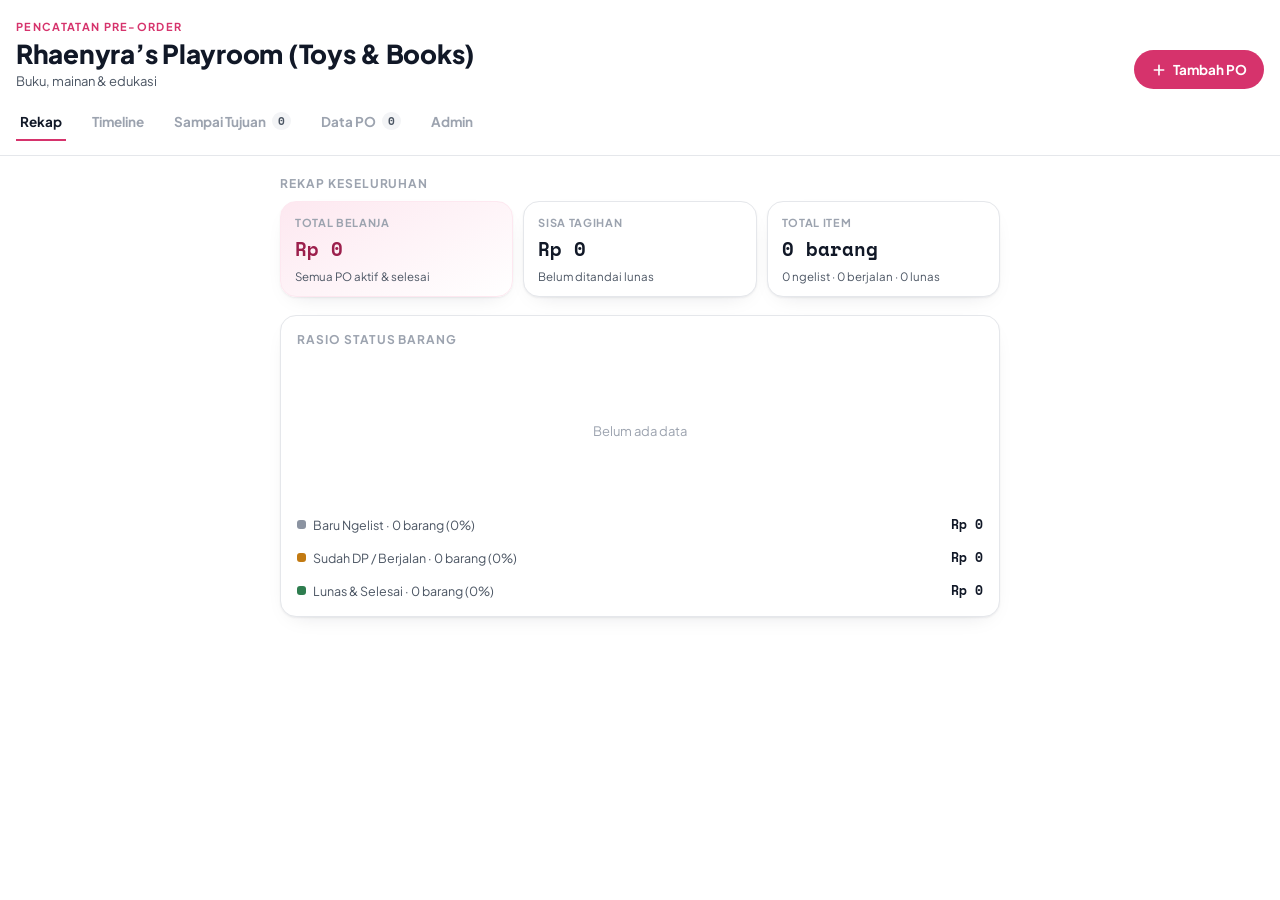
==== commit cd865019: "ganti title" ====
--- a/index.html
+++ b/index.html
@@ -3,7 +3,7 @@
 <head>
 <meta charset="UTF-8">
 <meta name="viewport" content="width=device-width, initial-scale=1.0, viewport-fit=cover">
-<title>Buku PO</title>
+<title>Rhaenyra’s Playroom (Toys &amp; Books)</title>
 <link rel="preconnect" href="https://fonts.googleapis.com">
 <link rel="preconnect" href="https://fonts.gstatic.com" crossorigin>
 <link href="https://fonts.googleapis.com/css2?family=Plus+Jakarta+Sans:wght@400;500;600;700;800&family=Space+Mono:wght@400;700&display=swap" rel="stylesheet">
@@ -270,7 +270,7 @@
   <div class="header-row">
     <div>
       <div class="eyebrow">Pencatatan Pre-Order</div>
-      <h1>Buku PO</h1>
+      <h1>Rhaenyra’s Playroom (Toys &amp; Books)</h1>
       <p class="sub">Buku, mainan &amp; edukasi</p>
     </div>
     <button class="btn btn-primary" id="btn-add">
@@ -475,6 +475,21 @@
     if(!m || m < 1 || m > 12) return key;
     return MONTHS_ID[m-1] + " " + y;
   }
+  function etaMonth(it){
+    var m = it.expectedMonth || (it.expectedDate ? it.expectedDate.slice(0,7) : "");
+    return m && m !== "0000-00" ? m : "";
+  }
+  function etaKey(it){
+    return etaMonth(it) || "9999-99";
+  }
+  function formatEta(it){
+    return formatMonthKey(etaMonth(it));
+  }
+  function cmpEta(a,b){
+    var ka = etaKey(a), kb = etaKey(b);
+    if(ka !== kb) return ka < kb ? -1 : 1;
+    return (a.createdAt||0) - (b.createdAt||0);
+  }
   function totalCost(it){
     return Number(it.price||0) + Number(it.adminFee||0) + Number(it.shippingFee||0);
   }
@@ -677,7 +692,7 @@
     }
     var byMonth = {};
     pending.forEach(function(it){
-      var key = it.expectedMonth || "0000-00";
+      var key = etaMonth(it) || "0000-00";
       if(!byMonth[key]) byMonth[key] = [];
       byMonth[key].push(it);
     });
@@ -688,7 +703,7 @@
     });
     var html = "";
     keys.forEach(function(key){
-      var items = byMonth[key].sort(function(a,b){ return (a.createdAt||0) - (b.createdAt||0); });
+      var items = byMonth[key].sort(cmpEta);
       var totalTagihan = items.reduce(function(sum,it){ return sum + remaining(it); }, 0);
       var open = !!state.expandedMonths[key];
       html += '<div class="card month-card' + (open?" open":"") + '" data-month="' + escapeHtml(key) + '" style="margin-bottom:10px;">';
@@ -702,7 +717,7 @@
         var meta = STATUS_META[it.status] || STATUS_META.ngelist;
         html += '<div class="item-row" data-id="' + it.id + '">';
         html += '<div class="item-top"><div><div class="item-title">' + escapeHtml(it.title) + '</div>';
-        html += '<div class="item-seller">' + escapeHtml(it.seller) + '</div></div>';
+        html += '<div class="item-seller">' + escapeHtml(it.seller) + ' &middot; ETA ' + escapeHtml(formatEta(it)) + '</div></div>';
         html += '<div style="display:flex; flex-direction:column; gap:4px; align-items:flex-end;">';
         html += '<span class="chip ' + meta.group + '">' + meta.label + '</span>';
         if(it.isArrived) html += '<span class="chip arrived">Sudah Datang</span>';
@@ -753,7 +768,7 @@
       html += '<div class="po-main"><div class="po-title">' + escapeHtml(it.title) + '</div>';
       html += '<div class="po-meta"><span class="seller">' + escapeHtml(it.seller) + '</span>';
       html += '<span class="chip ' + meta.group + '">' + meta.label + '</span>';
-      html += '<span class="chip outline">Est. ' + escapeHtml(formatMonthKey(it.expectedMonth)) + '</span></div></div>';
+      html += '<span class="chip outline">ETA ' + escapeHtml(formatEta(it)) + '</span></div></div>';
       html += '<div class="po-side"><div class="po-remaining' + (rem===0?" zero":"") + ' num">' + (rem===0 ? "LUNAS" : "Sisa Rp " + formatCurrency(rem)) + '</div>';
       html += '<div class="row-actions">';
       if(it.status !== "lunas") html += '<button class="btn btn-sm btn-ghost act-lunas" data-id="' + it.id + '">Tandai Lunas</button>';
@@ -768,7 +783,10 @@
     var wrap = document.getElementById("data-list");
     document.getElementById("count-data").textContent = state.items.length;
     var q = state.search.trim().toLowerCase();
-    var items = state.items.slice().sort(function(a,b){ return (b.createdAt||0) - (a.createdAt||0); });
+    var items = state.items.slice().sort(function(a,b){
+      if(!!a.isArrived !== !!b.isArrived) return a.isArrived ? 1 : -1;
+      return cmpEta(a,b);
+    });
     if(q){
       items = items.filter(function(it){
         return (it.title||"").toLowerCase().indexOf(q) > -1 || (it.seller||"").toLowerCase().indexOf(q) > -1;
@@ -787,6 +805,7 @@
       html += '<div class="po-main"><div class="po-title">' + escapeHtml(it.title) + '</div>';
       html += '<div class="po-meta"><span class="seller">' + escapeHtml(it.seller) + '</span>';
       html += '<span class="chip ' + meta.group + '">' + meta.label + '</span>';
+      html += '<span class="chip outline">ETA ' + escapeHtml(formatEta(it)) + '</span>';
       if(it.isArrived) html += '<span class="chip arrived">Datang</span>';
       html += '</div></div>';
       html += '<div class="po-side"><div class="po-remaining' + (rem===0?" zero":"") + ' num">' + (rem===0 ? "LUNAS" : "Rp " + formatCurrency(rem)) + '</div>';
@@ -851,7 +870,7 @@
   function sellerItemRow(it){
     var rem = remaining(it);
     return '<div class="seller-item"><div><div class="t">' + escapeHtml(it.title) + '</div>' +
-      '<div class="m">Est. ' + escapeHtml(formatMonthKey(it.expectedMonth)) + ' &middot; ' + escapeHtml(it.category) + '</div></div>' +
+      '<div class="m">ETA ' + escapeHtml(formatEta(it)) + ' &middot; ' + escapeHtml(it.category) + '</div></div>' +
       '<div class="num" style="white-space:nowrap;">' + (rem===0 ? "LUNAS" : "Rp " + formatCurrency(rem)) + '</div></div>';
   }
 
@@ -917,7 +936,7 @@
     document.getElementById("form-submit").textContent = it ? "Simpan Perubahan" : "Simpan Data PO";
     document.getElementById("f-title").value = it ? it.title : "";
     document.getElementById("f-category").value = it ? it.category : "Buku";
-    document.getElementById("f-month").value = it ? it.expectedMonth : defaultMonth();
+    document.getElementById("f-month").value = it ? etaMonth(it) : defaultMonth();
     document.getElementById("f-seller").value = it ? it.seller : "";
     document.getElementById("f-price").value = it ? it.price : "";
     document.getElementById("f-admin").value = it ? (it.adminFee||0) : 0;
@@ -928,6 +947,10 @@
     document.getElementById("f-arrived").checked = it ? !!it.isArrived : false;
     toggleDpField();
     formOverlay.hidden = false;
+  }
+  function defaultDate(){
+    var d = new Date();
+    return d.getFullYear() + "-" + String(d.getMonth()+1).padStart(2,"0") + "-" + String(d.getDate()).padStart(2,"0");
   }
   function defaultMonth(){
     var d = new Date();
@@ -1068,7 +1091,7 @@
           "Status": meta.label,
           "DP Dibayar": dpPaid(it),
           "Sisa Tagihan": remaining(it),
-          "Estimasi Datang": formatMonthKey(it.expectedMonth),
+          "Estimasi Datang": formatEta(it),
           "Sudah Datang": it.isArrived ? "Ya" : "Belum",
           "Keterangan": it.notes || ""
         };
